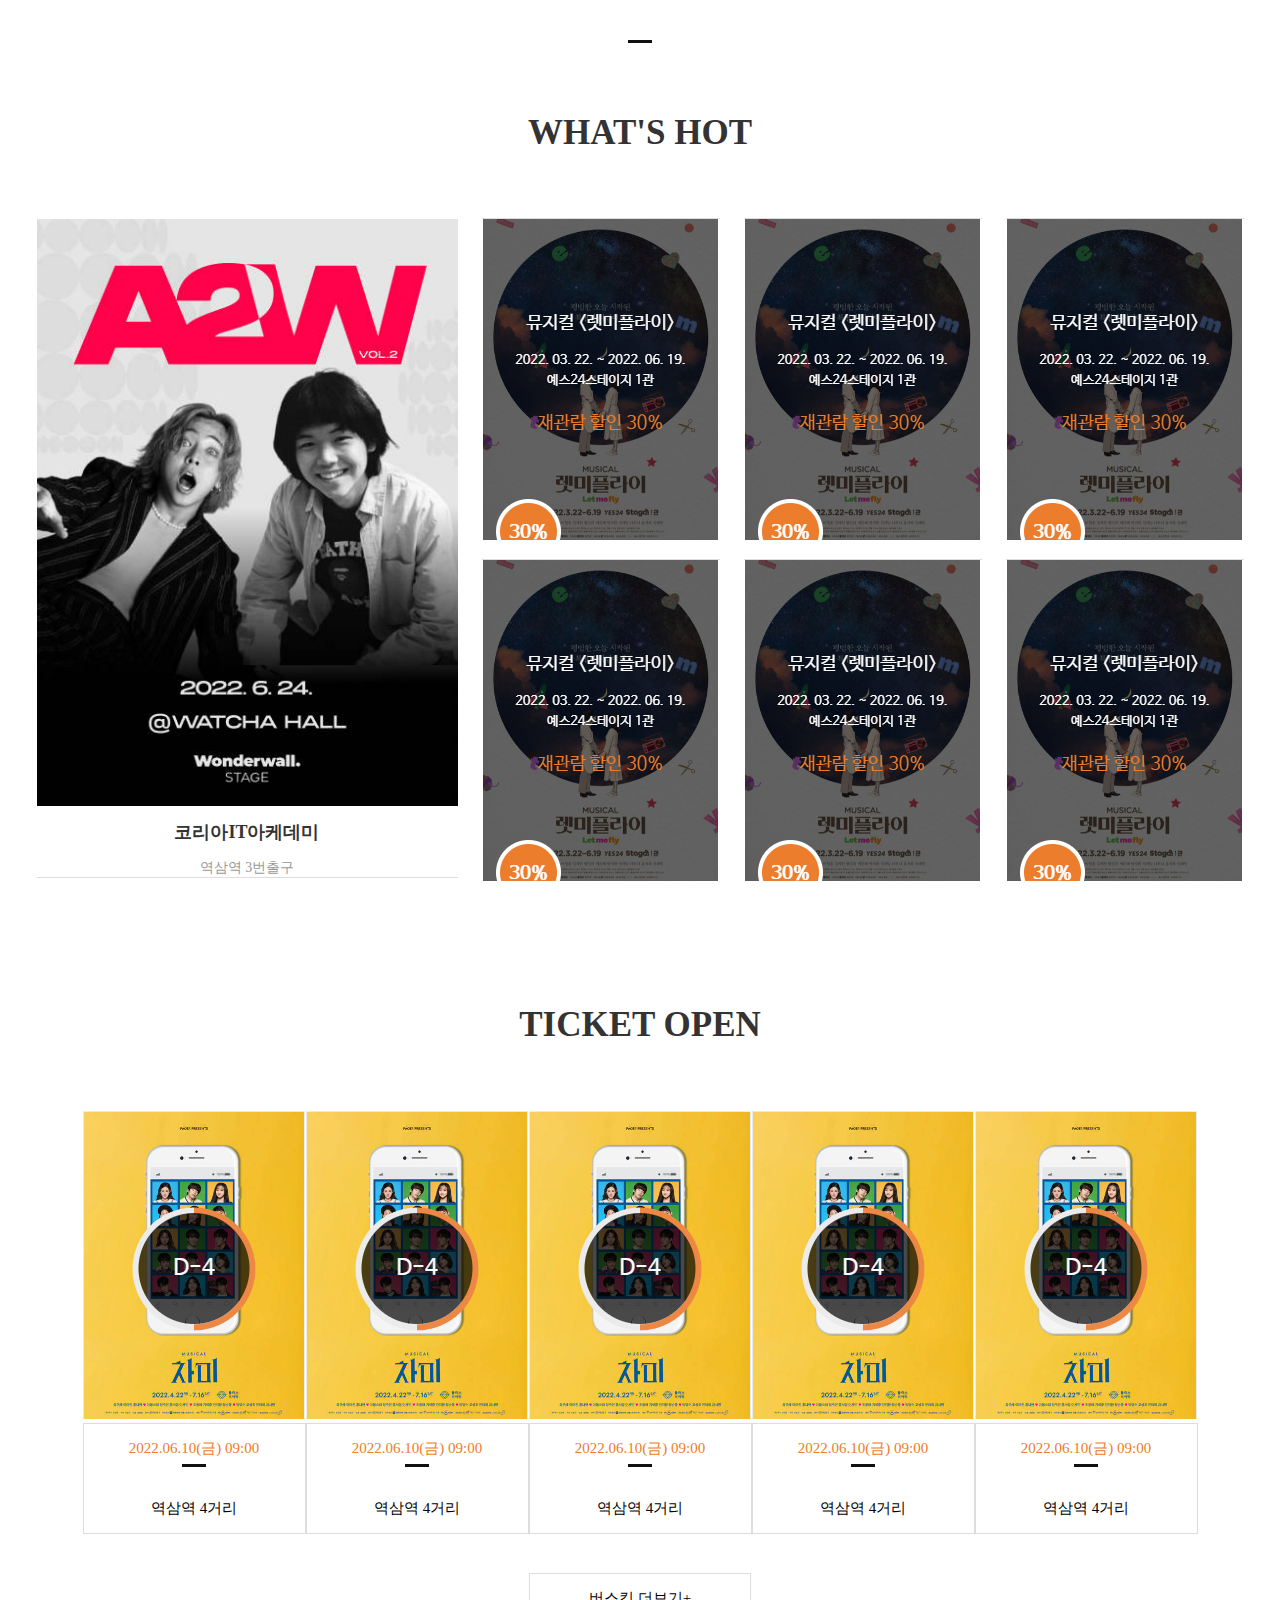
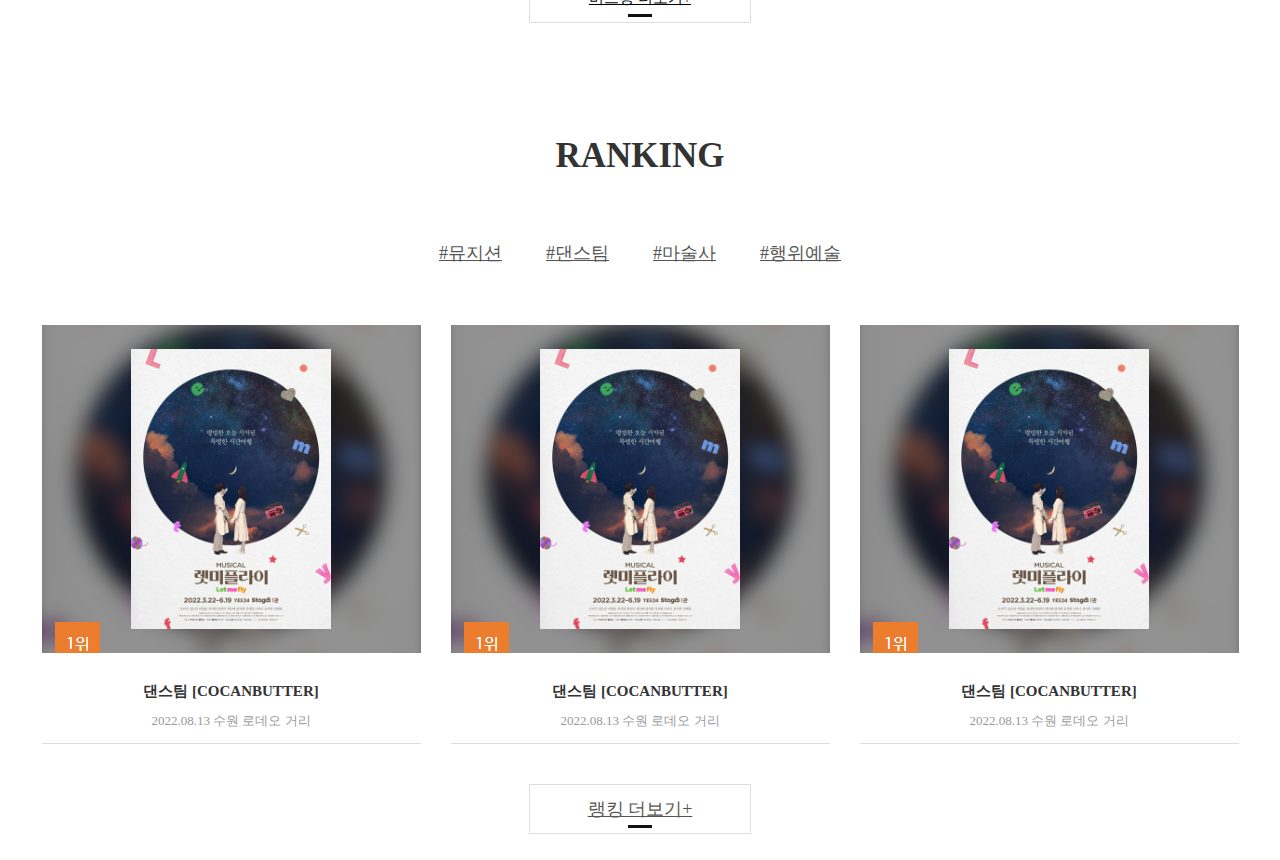
==== main.html @ 6b1a6fb2 "feat: first commit" ====
<!DOCTYPE html>
<html lang="en">
<head>
    <meta charset="UTF-8">
    <meta http-equiv="X-UA-Compatible" content="IE=edge">
    <meta name="viewport" content="width=device-width, initial-scale=1.0">
    <title>Document</title>
    <link rel="stylesheet" href="main.css">
</head>
<body>
    
    <div class="big-box-1">
        <div>
            <p class="box-name">WHAT'S HOT</p>
        </div>
        <div class="small-box">
            <div class="left">
                <div>
                    <img src="big-poster.png" alt="#">
                </div>
                <div>
                    <p id="big-poster-text1">코리아IT아케데미</p>
                    <p id="big-poster-text2">역삼역 3번출구</p>
                </div>
            </div>
        <div class="right-updown">
            <div class="right">
                <div id="right-3"><img src="small-poster.png" alt="#"></div>
                <div id="right-3"><img src="small-poster.png" alt="#"></div>
                <div id="right-3"><img src="small-poster.png" alt="#"></div>

            </div>
            <div class="right">
                <div id="right-3-down"><img src="small-poster.png" alt="#"></div>
                <div id="right-3-down"><img src="small-poster.png" alt="#"></div>
                <div id="right-3-down"><img src="small-poster.png" alt="#"></div>

            </div>
        </div>
    </div>


    <div class="big-box-2">
        <div>
            <div>
                <p class="box-name">TICKET OPEN</p>
            </div>
            <div>
                <div class="small-5-box" style="text-align:center;">
                    <div class="image-plus-box">
                        <div>
                            <img src="small-5-poster.png" alt="#">
                        </div>
                        <div class="small-5-box-textbox">
                            <p id="small-5-box-uptext">2022.06.10(금) 09:00</p>
                            <p id="small-5-box-downtext">역삼역 4거리</p>
                        </div>
                    </div>
                    <div>
                        <div>
                            <img src="small-5-poster.png" alt="#">
                        </div>
                        <div class="small-5-box-textbox">
                            <p id="small-5-box-uptext">2022.06.10(금) 09:00</p>
                            <p id="small-5-box-downtext">역삼역 4거리</p>
                        </div>
                    </div>
                    <div>
                        <div>
                            <img src="small-5-poster.png" alt="#">
                        </div>
                        <div class="small-5-box-textbox">
                            <p id="small-5-box-uptext">2022.06.10(금) 09:00</p>
                            <p id="small-5-box-downtext">역삼역 4거리</p>
                        </div>
                    </div>
                    <div>
                        <div>
                            <img src="small-5-poster.png" alt="#">
                        </div>
                        <div class="small-5-box-textbox">
                            <p id="small-5-box-uptext">2022.06.10(금) 09:00</p>
                            <p id="small-5-box-downtext">역삼역 4거리</p>
                        </div>
                    </div>
                    <div>
                        <div>
                            <img src="small-5-poster.png" alt="#">
                        </div>
                        <div class="small-5-box-textbox">
                            <p id="small-5-box-uptext">2022.06.10(금) 09:00</p>
                            <p id="small-5-box-downtext">역삼역 4거리</p>
                        </div>
                    </div>
                </div>
                <div>
                    <a href="#" class="more-link-box">버스킹 더보기+</a>
                </div>
            </div>
        </div>
    <div>
        <div>
            <div>
                <p class="box-name">RANKING</p>
            </div>
            <div>
                <p class="tags">
                    <a href="">#뮤지션</a>
                    <a href="">#댄스팀</a>
                    <a href="">#마술사</a>
                    <a href="">#행위예술</a>
                </p>
            </div>
        </div>
        <div class="flexing">
            <div class="poster-3-text">
                <div>
                    <img src="3-poster.png" alt="#">
                </div>
                <div class="small-3-box-textbox">
                    <p id="small-3-box-uptext">댄스팀 [COCANBUTTER]</p>
                    <p id="small-3-box-downtext">2022.08.13 수원 로데오 거리</p>
                </div>
            </div>
            <div class="poster-3-text">
                <div>
                    <img src="3-poster.png" alt="#">
                </div>
                <div class="small-3-box-textbox">
                    <p id="small-3-box-uptext">댄스팀 [COCANBUTTER]</p>
                    <p id="small-3-box-downtext">2022.08.13 수원 로데오 거리</p>
                </div>
            </div>
            <div class="poster-3-text">
                <div>
                    <img src="3-poster.png" alt="#">
                </div>
                <div class="small-3-box-textbox">
                    <p id="small-3-box-uptext">댄스팀 [COCANBUTTER]</p>
                    <p id="small-3-box-downtext">2022.08.13 수원 로데오 거리</p>
                </div>
            </div>
            
        </div>

        

        <div class="tags">
            <a href="#" class="more-link-box">랭킹 더보기+</a>
        </div>
    </div>

    <div class="big-box-3">
        <div>
            <div>

            </div>
            <div>
                
            </div>
        </div>
        <div>
            <div>

            </div>
            <div>
                
            </div>
        </div>
        <div>
            <div>

            </div>
            <div>
                
            </div>
        </div>
        <div>

        </div>

    </div>

</body>
</html>
---- main.css ----
/* 박스 제목 */
.box-name{
    padding-top: 78px;
    font-size: 35px;
    color: #333;
    text-align: center;
    font-weight: 700;
    /* 굵게 */
    height: 70px;
    


}
/* 이미지 7개 있는 박스 */
small-box {
    width: 1200px;
    margin: 0 auto;
}

/* 리스트 점 없애기 */
li{
    list-style: none;
}

/* 7개 사진 중 가장 큰 사진 */
.list-big-one{
    /* 사진의 가로100% */
    width: 100%;
    height: 589px;
}

.small-box{
    display: flex;
    justify-content: center;
}

.right{
    display: flex;
    /* margin: 10px; */
}

.right-updown{
    display: flex;
    flex-direction: column;
    /* margin-left: 20px; */
}

.big-box-1{
    margin-left: 337px;
    margin-right: 337px;
    
}


#big-poster-text1{
    font-size: 18px;
    color: #333;
    font-weight: 700;
    margin: 10px 0 15px 0;
    /* 제목 길면 ...으로 표시 */
    white-space: nowrap;
    /* 특정 상자를 넘으면 자른다. */
    overflow: hidden;
    text-align: center;
    padding: 0px 15px;
}

#big-poster-text2{
    font-size: 14px;
    color: #999;
    white-space: nowrap;
    overflow: hidden;
    text-align: center;
    padding: 0px 15px;
    border-bottom: 1px solid #ddd;
}

#right-3{
    margin-left: 24px;
    margin-bottom: 15px;
}
#right-3-down{
    margin-left: 24px;
}

.small-5-box{
    
}


#small-5-box-uptext{
    font-size: 15px;
    color: #ec7d2c;
    padding: 15px 0 26px 0;
    /* 제목 길면 ...으로 표시 */
    white-space: nowrap;
    /* 특정 상자를 넘으면 자른다. */
    overflow: hidden;
    margin: 0;

}
#small-5-box-downtext{
    font-size: 15px;
    color: #000;
    /* 제목 길면 ...으로 표시 */
    white-space: nowrap;
    /* 특정 상자를 넘으면 자른다. */
    overflow: hidden;

}

.small-5-box-textbox{
    text-align: center;
    position: relative;
    padding: 0 15px;
    border: 1px solid #ddd;
    
}

.small-5-box{
    display: flex;
    justify-content: center;
    
}

/* 검정 - 만들기 */
:after{
    content: "";
    display: block;
    width: 24px;
    height: 3px;
    background: #111;
    position: absolute;
    top: 40px;
    left: 50%;
    transform: translate(-50%, 0);
}

.image-plus-box{
    margin: 0;
}

.more-link-box{
    display: block;
    width: 220px;
    height: 48px;
    /* 높이와 라인높이가 같아야 상자에서 가운데로 정렬됨 */
    line-height: 48px;
    text-align: center;
    border: 1px solid #ddd;
    font-size: 15px;
    color: #000;
    background-color: #fff;
    margin: 39px auto 0 auto;
    position: relative;
    /* 아래 2갠 뭔지 모르겠지만 있어야 상자 생김 */
    z-index: 5;
    transition: all 0.3s;

}

.tags{
    text-align: center;
    height: 68px;
}

.tags a{
    display: inline-block;
    font-size: 18px;
    margin: 0 20px;
    color: #555;

}

#small-3-box-uptext{
    line-height: 16px;
    font-size: 15px;
    color: #333;
    margin: 26px 0 13px 0;
    font-weight: bold;
    padding: 0 55px;
    /* 제목 길면 ...으로 표시 */
    white-space: nowrap;
    /* 특정 상자를 넘으면 자른다. */
    overflow: hidden;
    text-align: center;
}

#small-3-box-downtext{
    font-size: 13px;
    color: #999;
    padding: 0 50px;
    /* 제목 길면 ...으로 표시 */
    white-space: nowrap;
    /* 특정 상자를 넘으면 자른다. */
    overflow: hidden;
    text-align: center;
}

.poster-3-text{
    display: flex;
    flex-direction: column;
}

.flexing{
    display: flex;
    justify-content: center;
}

.poster-3-text{
    border-bottom: 1px solid #ddd;
    margin-bottom: 40px;
    margin: 0 15px 40px 15px;
}
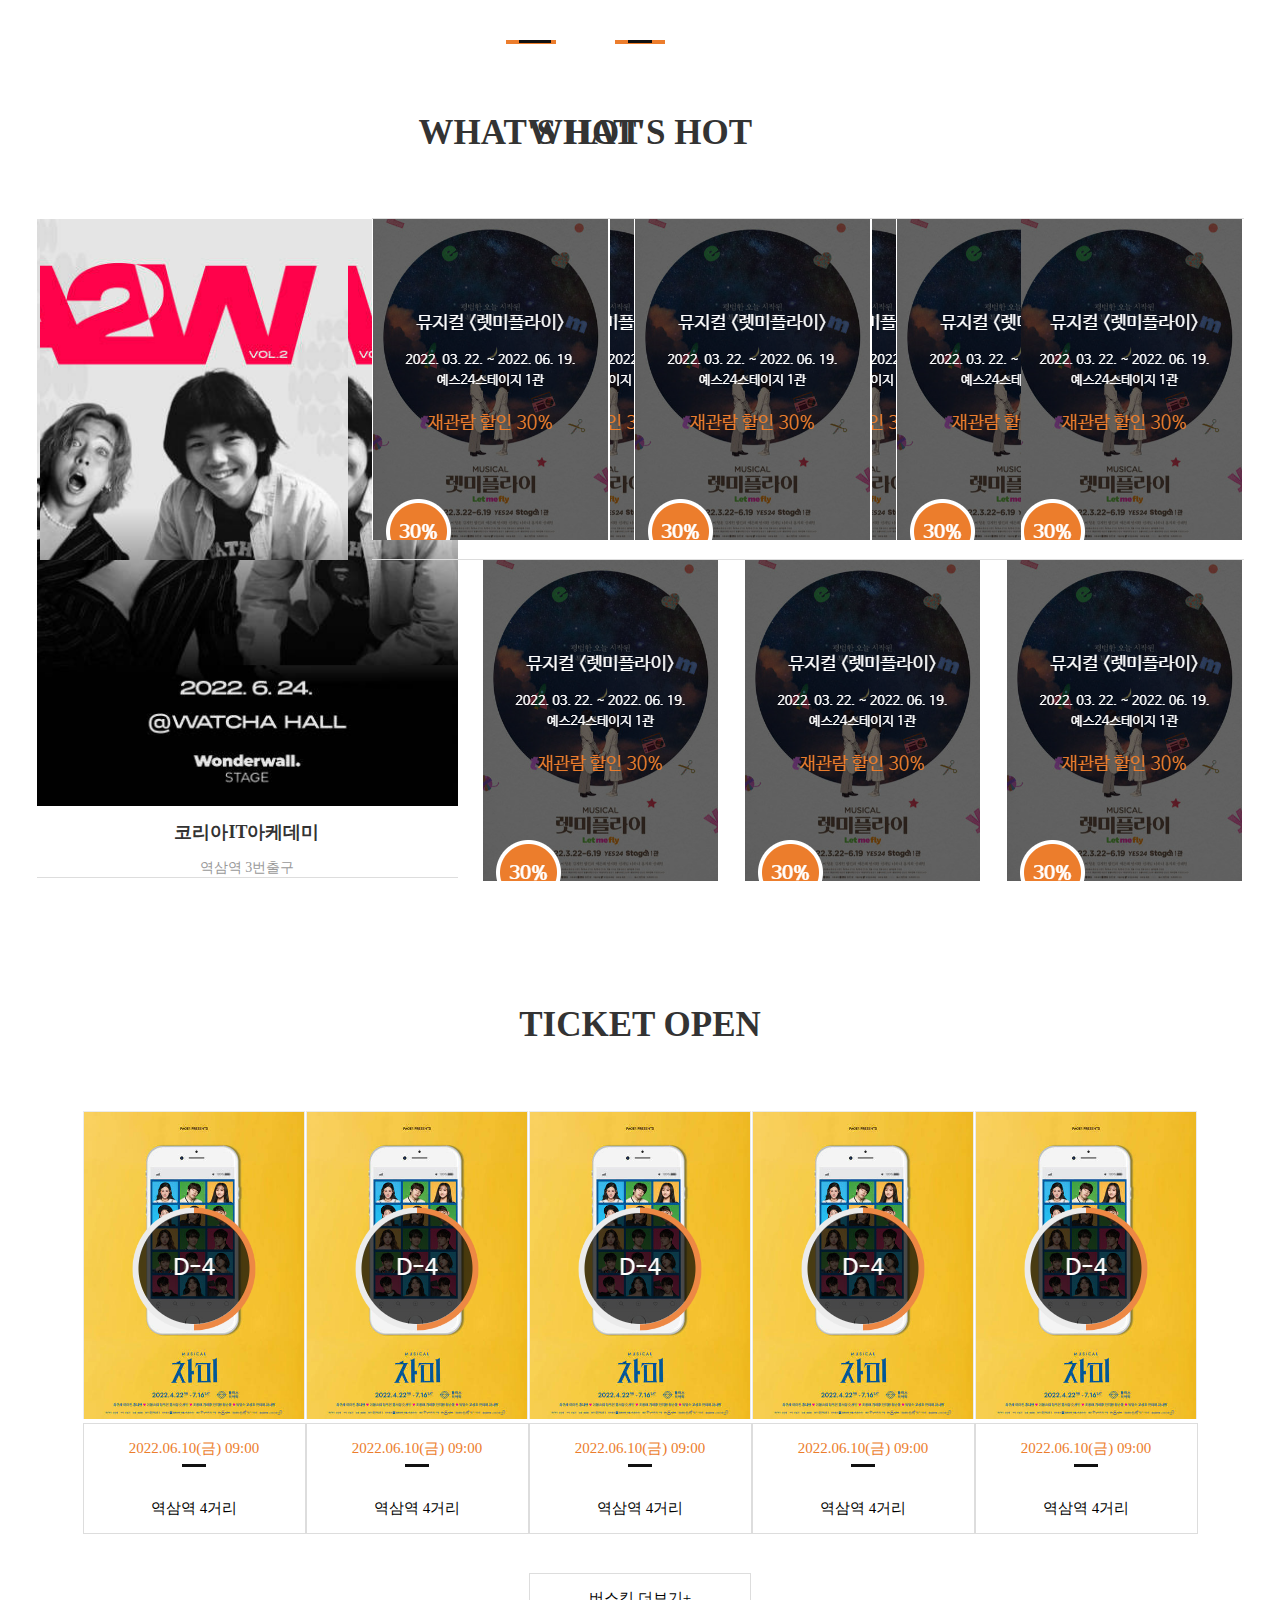
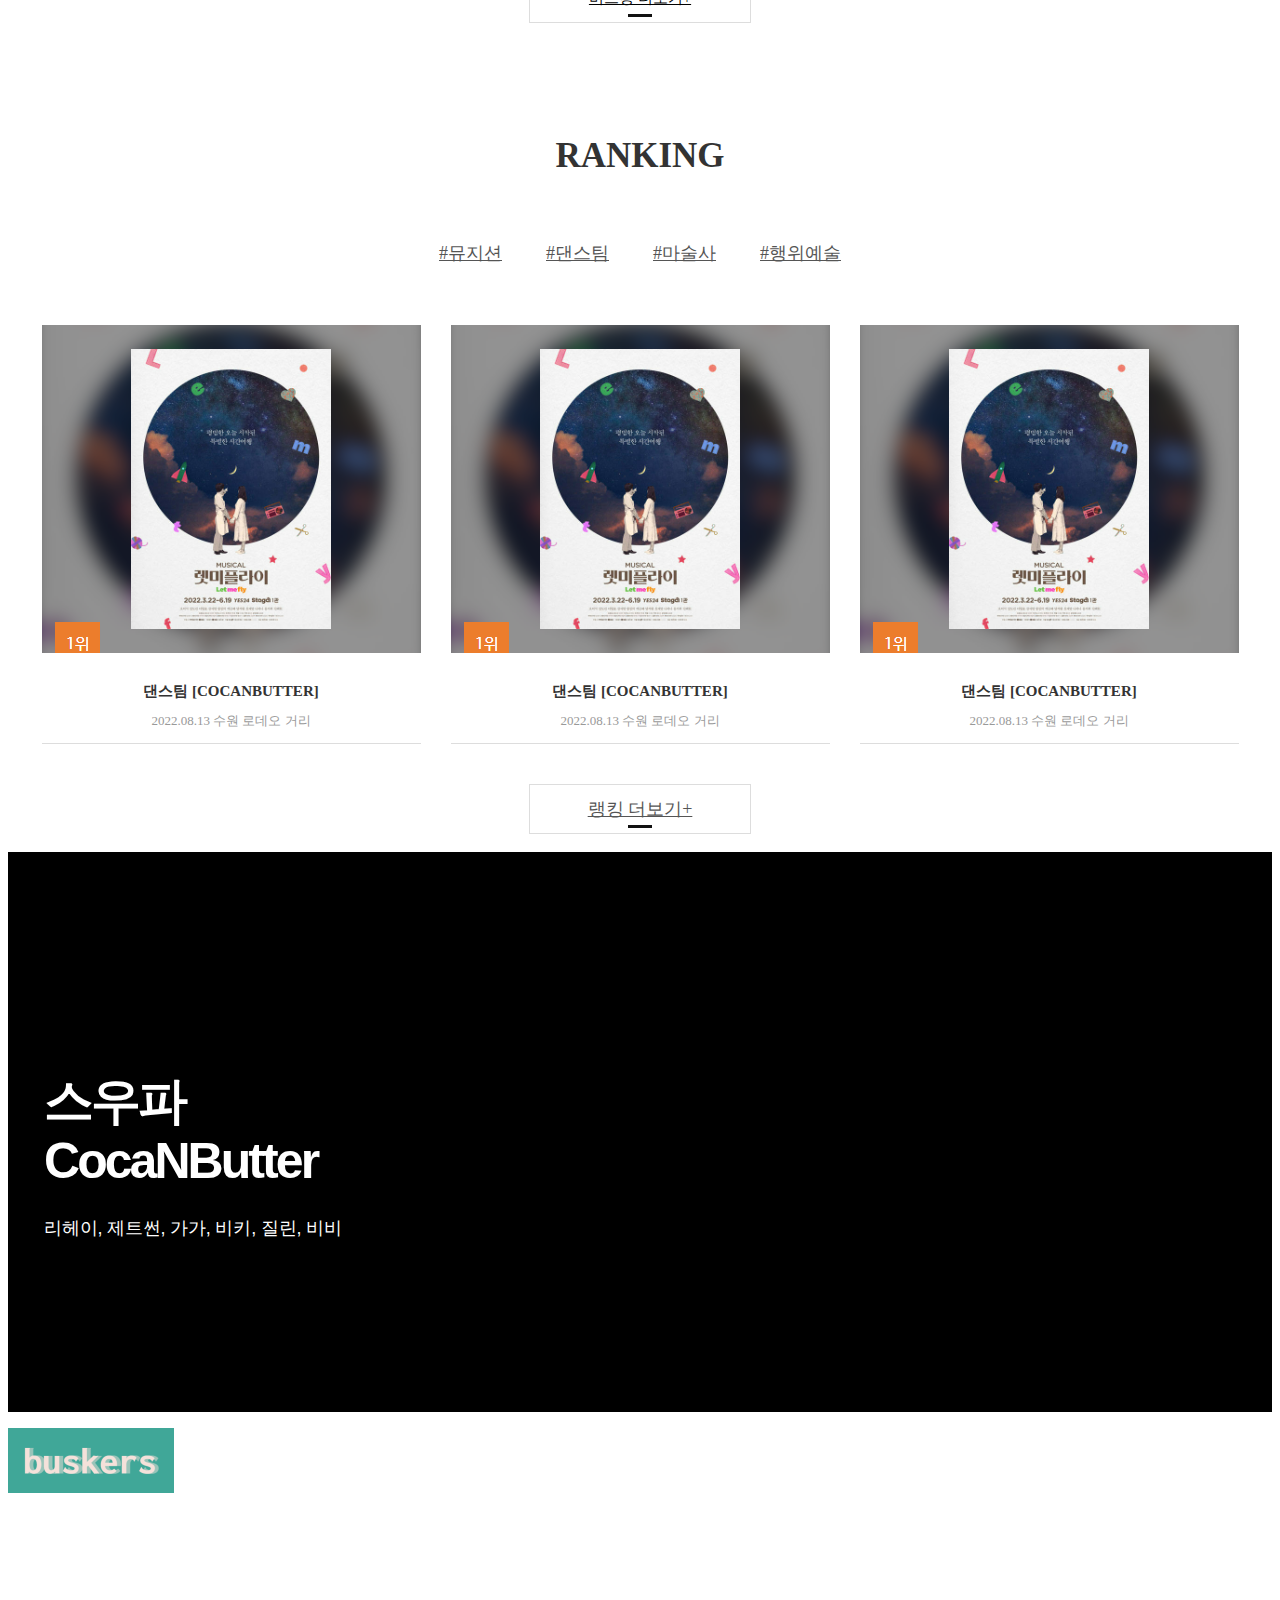
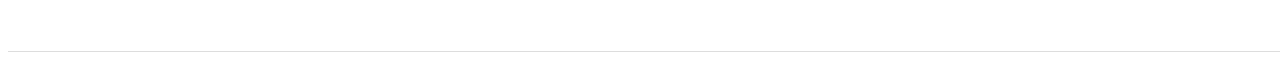
==== commit 6e3e2105: "feat: second commit" ====
--- a/main.html
+++ b/main.html
@@ -1,5 +1,6 @@
 <!DOCTYPE html>
 <html lang="en">
+
 <head>
     <meta charset="UTF-8">
     <meta http-equiv="X-UA-Compatible" content="IE=edge">
@@ -7,8 +8,9 @@
     <title>Document</title>
     <link rel="stylesheet" href="main.css">
 </head>
+
 <body>
-    
+
     <div class="big-box-1">
         <div>
             <p class="box-name">WHAT'S HOT</p>
@@ -23,163 +25,185 @@
                     <p id="big-poster-text2">역삼역 3번출구</p>
                 </div>
             </div>
-        <div class="right-updown">
-            <div class="right">
-                <div id="right-3"><img src="small-poster.png" alt="#"></div>
-                <div id="right-3"><img src="small-poster.png" alt="#"></div>
-                <div id="right-3"><img src="small-poster.png" alt="#"></div>
-
-            </div>
-            <div class="right">
-                <div id="right-3-down"><img src="small-poster.png" alt="#"></div>
-                <div id="right-3-down"><img src="small-poster.png" alt="#"></div>
-                <div id="right-3-down"><img src="small-poster.png" alt="#"></div>
-
+            <div class="right-updown">
+                <div class="right">
+                    <div id="right-3"><img src="small-poster.png" alt="#"></div>
+                    <div id="right-3"><img src="small-poster.png" alt="#"></div>
+                    <div id="right-3"><img src="small-poster.png" alt="#"></div>
+
+                </div>
+                <div class="right">
+                    <div id="right-3-down"><img src="small-poster.png" alt="#"></div>
+                    <div id="right-3-down"><img src="small-poster.png" alt="#"></div>
+                    <div id="right-3-down"><img src="small-poster.png" alt="#"></div>
+
+                </div>
             </div>
         </div>
     </div>
 
-
-    <div class="big-box-2">
+        <div class="big-box-2">
+            <div>
+                <div>
+                    <p class="box-name">TICKET OPEN</p>
+                </div>
+                <div>
+                    <div class="small-5-box" style="text-align:center;">
+                        <div class="image-plus-box">
+                            <div>
+                                <img src="small-5-poster.png" alt="#">
+                            </div>
+                            <div class="small-5-box-textbox">
+                                <p id="small-5-box-uptext">2022.06.10(금) 09:00</p>
+                                <p id="small-5-box-downtext">역삼역 4거리</p>
+                            </div>
+                        </div>
+                        <div>
+                            <div>
+                                <img src="small-5-poster.png" alt="#">
+                            </div>
+                            <div class="small-5-box-textbox">
+                                <p id="small-5-box-uptext">2022.06.10(금) 09:00</p>
+                                <p id="small-5-box-downtext">역삼역 4거리</p>
+                            </div>
+                        </div>
+                        <div>
+                            <div>
+                                <img src="small-5-poster.png" alt="#">
+                            </div>
+                            <div class="small-5-box-textbox">
+                                <p id="small-5-box-uptext">2022.06.10(금) 09:00</p>
+                                <p id="small-5-box-downtext">역삼역 4거리</p>
+                            </div>
+                        </div>
+                        <div>
+                            <div>
+                                <img src="small-5-poster.png" alt="#">
+                            </div>
+                            <div class="small-5-box-textbox">
+                                <p id="small-5-box-uptext">2022.06.10(금) 09:00</p>
+                                <p id="small-5-box-downtext">역삼역 4거리</p>
+                            </div>
+                        </div>
+                        <div>
+                            <div>
+                                <img src="small-5-poster.png" alt="#">
+                            </div>
+                            <div class="small-5-box-textbox">
+                                <p id="small-5-box-uptext">2022.06.10(금) 09:00</p>
+                                <p id="small-5-box-downtext">역삼역 4거리</p>
+                            </div>
+                        </div>
+                    </div>
+                    <div>
+                        <a href="#" class="more-link-box">버스킹 더보기+</a>
+                    </div>
+                </div>
+            </div>
+            <div>
+                <div>
+                    <div>
+                        <p class="box-name">RANKING</p>
+                    </div>
+                    <div>
+                        <p class="tags">
+                            <a href="">#뮤지션</a>
+                            <a href="">#댄스팀</a>
+                            <a href="">#마술사</a>
+                            <a href="">#행위예술</a>
+                        </p>
+                    </div>
+                </div>
+                <div class="flexing">
+                    <div class="poster-3-text">
+                        <div>
+                            <img src="3-poster.png" alt="#">
+                        </div>
+                        <div class="small-3-box-textbox">
+                            <p id="small-3-box-uptext">댄스팀 [COCANBUTTER]</p>
+                            <p id="small-3-box-downtext">2022.08.13 수원 로데오 거리</p>
+                        </div>
+                    </div>
+                    <div class="poster-3-text">
+                        <div>
+                            <img src="3-poster.png" alt="#">
+                        </div>
+                        <div class="small-3-box-textbox">
+                            <p id="small-3-box-uptext">댄스팀 [COCANBUTTER]</p>
+                            <p id="small-3-box-downtext">2022.08.13 수원 로데오 거리</p>
+                        </div>
+                    </div>
+                    <div class="poster-3-text">
+                        <div>
+                            <img src="3-poster.png" alt="#">
+                        </div>
+                        <div class="small-3-box-textbox">
+                            <p id="small-3-box-uptext">댄스팀 [COCANBUTTER]</p>
+                            <p id="small-3-box-downtext">2022.08.13 수원 로데오 거리</p>
+                        </div>
+                    </div>
+
+                </div>
+
+
+
+                <div class="tags">
+                    <a href="#" class="more-link-box">랭킹 더보기+</a>
+                </div>
+            </div>
+        </div>
+    
+
+
+
+
+
+        <div class="youtube-box">
+            <div class="youtube-text-video-box">
+                <div class="youtube-text-box">
+                    <p class="youtube-text-top">
+                        <span>
+                            <img src="http://tkfile.yes24.com/imgNew/main/tit8.png" alt="">
+                            ::after
+                        </span>
+                    </p>
+                    <p class="youtube-text-mid">스우파<br>CocaNButter</p>
+                    <p class="youtube-text-bottom">리헤이, 제트썬, 가가, 비키, 질린, 비비</p>
+                </div>
+                <div class="youtube-video-box">
+                    <div>
+                        <iframe src="#" frameborder="0" class="youtube-video" allowfullscreen="1"
+                            allow="accelerometer" width="640" height="360"></iframe>
+                    </div>
+                </div>
+            </div>
+        </div>
+
+
+
+
+
+
+
+    <div class="big-box-3">
+        <p class="big-box-title">
+            <img src="buskers-logo.png" alt="#">
+        </p>
         <div>
             <div>
-                <p class="box-name">TICKET OPEN</p>
-            </div>
-            <div>
-                <div class="small-5-box" style="text-align:center;">
-                    <div class="image-plus-box">
-                        <div>
-                            <img src="small-5-poster.png" alt="#">
-                        </div>
-                        <div class="small-5-box-textbox">
-                            <p id="small-5-box-uptext">2022.06.10(금) 09:00</p>
-                            <p id="small-5-box-downtext">역삼역 4거리</p>
-                        </div>
-                    </div>
-                    <div>
-                        <div>
-                            <img src="small-5-poster.png" alt="#">
-                        </div>
-                        <div class="small-5-box-textbox">
-                            <p id="small-5-box-uptext">2022.06.10(금) 09:00</p>
-                            <p id="small-5-box-downtext">역삼역 4거리</p>
-                        </div>
-                    </div>
-                    <div>
-                        <div>
-                            <img src="small-5-poster.png" alt="#">
-                        </div>
-                        <div class="small-5-box-textbox">
-                            <p id="small-5-box-uptext">2022.06.10(금) 09:00</p>
-                            <p id="small-5-box-downtext">역삼역 4거리</p>
-                        </div>
-                    </div>
-                    <div>
-                        <div>
-                            <img src="small-5-poster.png" alt="#">
-                        </div>
-                        <div class="small-5-box-textbox">
-                            <p id="small-5-box-uptext">2022.06.10(금) 09:00</p>
-                            <p id="small-5-box-downtext">역삼역 4거리</p>
-                        </div>
-                    </div>
-                    <div>
-                        <div>
-                            <img src="small-5-poster.png" alt="#">
-                        </div>
-                        <div class="small-5-box-textbox">
-                            <p id="small-5-box-uptext">2022.06.10(금) 09:00</p>
-                            <p id="small-5-box-downtext">역삼역 4거리</p>
-                        </div>
-                    </div>
-                </div>
-                <div>
-                    <a href="#" class="more-link-box">버스킹 더보기+</a>
-                </div>
-            </div>
-        </div>
-    <div>
-        <div>
-            <div>
-                <p class="box-name">RANKING</p>
-            </div>
-            <div>
-                <p class="tags">
-                    <a href="">#뮤지션</a>
-                    <a href="">#댄스팀</a>
-                    <a href="">#마술사</a>
-                    <a href="">#행위예술</a>
-                </p>
-            </div>
-        </div>
-        <div class="flexing">
-            <div class="poster-3-text">
-                <div>
-                    <img src="3-poster.png" alt="#">
-                </div>
-                <div class="small-3-box-textbox">
-                    <p id="small-3-box-uptext">댄스팀 [COCANBUTTER]</p>
-                    <p id="small-3-box-downtext">2022.08.13 수원 로데오 거리</p>
-                </div>
-            </div>
-            <div class="poster-3-text">
-                <div>
-                    <img src="3-poster.png" alt="#">
-                </div>
-                <div class="small-3-box-textbox">
-                    <p id="small-3-box-uptext">댄스팀 [COCANBUTTER]</p>
-                    <p id="small-3-box-downtext">2022.08.13 수원 로데오 거리</p>
-                </div>
-            </div>
-            <div class="poster-3-text">
-                <div>
-                    <img src="3-poster.png" alt="#">
-                </div>
-                <div class="small-3-box-textbox">
-                    <p id="small-3-box-uptext">댄스팀 [COCANBUTTER]</p>
-                    <p id="small-3-box-downtext">2022.08.13 수원 로데오 거리</p>
-                </div>
-            </div>
-            
-        </div>
+
+            </div>
+            <div>
+
+            </div>
+        </div>
+
 
         
-
-        <div class="tags">
-            <a href="#" class="more-link-box">랭킹 더보기+</a>
-        </div>
+        
+
     </div>
 
-    <div class="big-box-3">
-        <div>
-            <div>
-
-            </div>
-            <div>
-                
-            </div>
-        </div>
-        <div>
-            <div>
-
-            </div>
-            <div>
-                
-            </div>
-        </div>
-        <div>
-            <div>
-
-            </div>
-            <div>
-                
-            </div>
-        </div>
-        <div>
-
-        </div>
-
-    </div>
-
 </body>
+
 </html>--- a/main.css
+++ b/main.css
@@ -214,3 +214,106 @@
     margin: 0 15px 40px 15px;
 }
 
+.youtube-box{
+    width: 100%;
+    height: 560px;
+    background: #000;
+}
+
+.youtube-text-video-box{
+    width: 1200px;
+    margin: 0 auto;
+    height: 560px;
+}
+
+.youtube-text-box{
+    width: 346px;
+    height: 425px;
+    background: #000;
+    padding: 135px 30px 0 4px;
+}
+
+.youtube-video-box{
+    position: absolute;
+    width: 981px;
+    height: 560px;
+    top: 0;
+    /* 유튜브영상 이동 */
+    left: 380;
+}
+
+.youtube-text-box{
+    display: inline-block;
+}
+
+.youtube-text-mid{
+    font-family: 'Noto Sans KR', 'NanumBarunGothic', '맑은 고딕', 'Malgun Gothic', sans-serif;
+    letter-spacing: -0.059em;
+    font-size: 50px;
+    color: #fff;
+    font-weight: 700;
+    line-height: 60px;
+    margin-bottom: 25px;
+}
+
+.youtube-box .youtube-text-video-box .youtube-text-box .youtube-text-top span:after{
+    content: "";
+    display: block;
+    position: absolute;
+    right: 0;
+    width: 50px;
+    height: 4px;
+    background: #ec7d2c;
+    bottom: -12px;
+    transition: all 1s;
+}
+
+.youtube-text-mid a{
+    font-family: 'Noto Sans KR', 'NanumBarunGothic', '맑은 고딕', 'Malgun Gothic', sans-serif;
+    letter-spacing: -0.059em;
+    font-size: 50px;
+    color: #fff;
+    font-weight: 700;
+    line-height: 60px;
+    margin-bottom: 25px;
+}
+
+.youtube-text-bottom{
+    font-family: 'Noto Sans KR', 'NanumBarunGothic', '맑은 고딕', 'Malgun Gothic', sans-serif;
+    font-size: 18px;
+    color: #fff;
+    font-weight: 300;
+    letter-spacing: -0.01em;
+}
+
+.youtube-video{
+    position: absolute;
+    top: 0;
+    left: 0;
+    width: 981px;
+    height: 560px;
+}
+
+.big-box-3{
+    border-bottom: 1px solid #ddd;
+    width: 100%;
+    min-width: 1300px;
+    overflow: hidden;
+}
+
+.big-box-title{
+    height: 207px;
+}
+
+.big-box-5-poster{
+    width: 100%;
+    min-width: 1300px;
+    position: relative;
+}
+
+
+
+
+
+
+
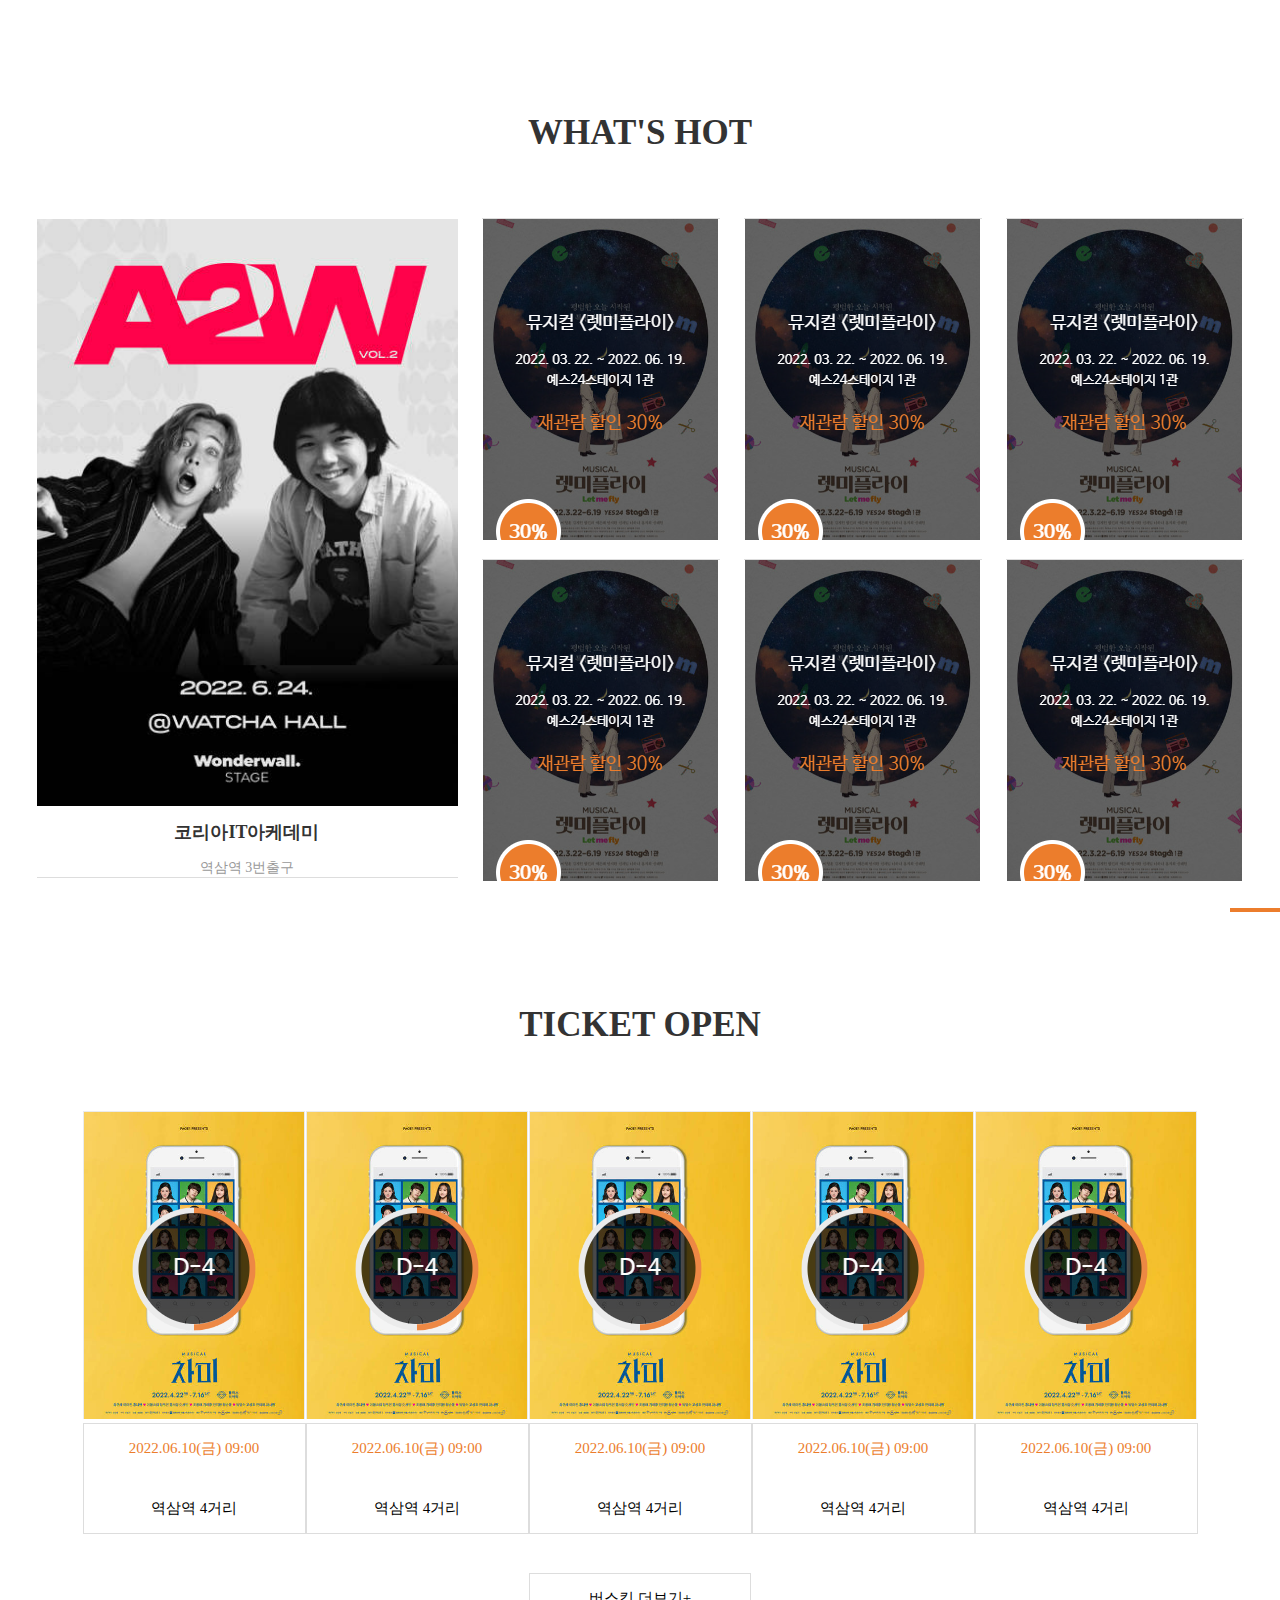
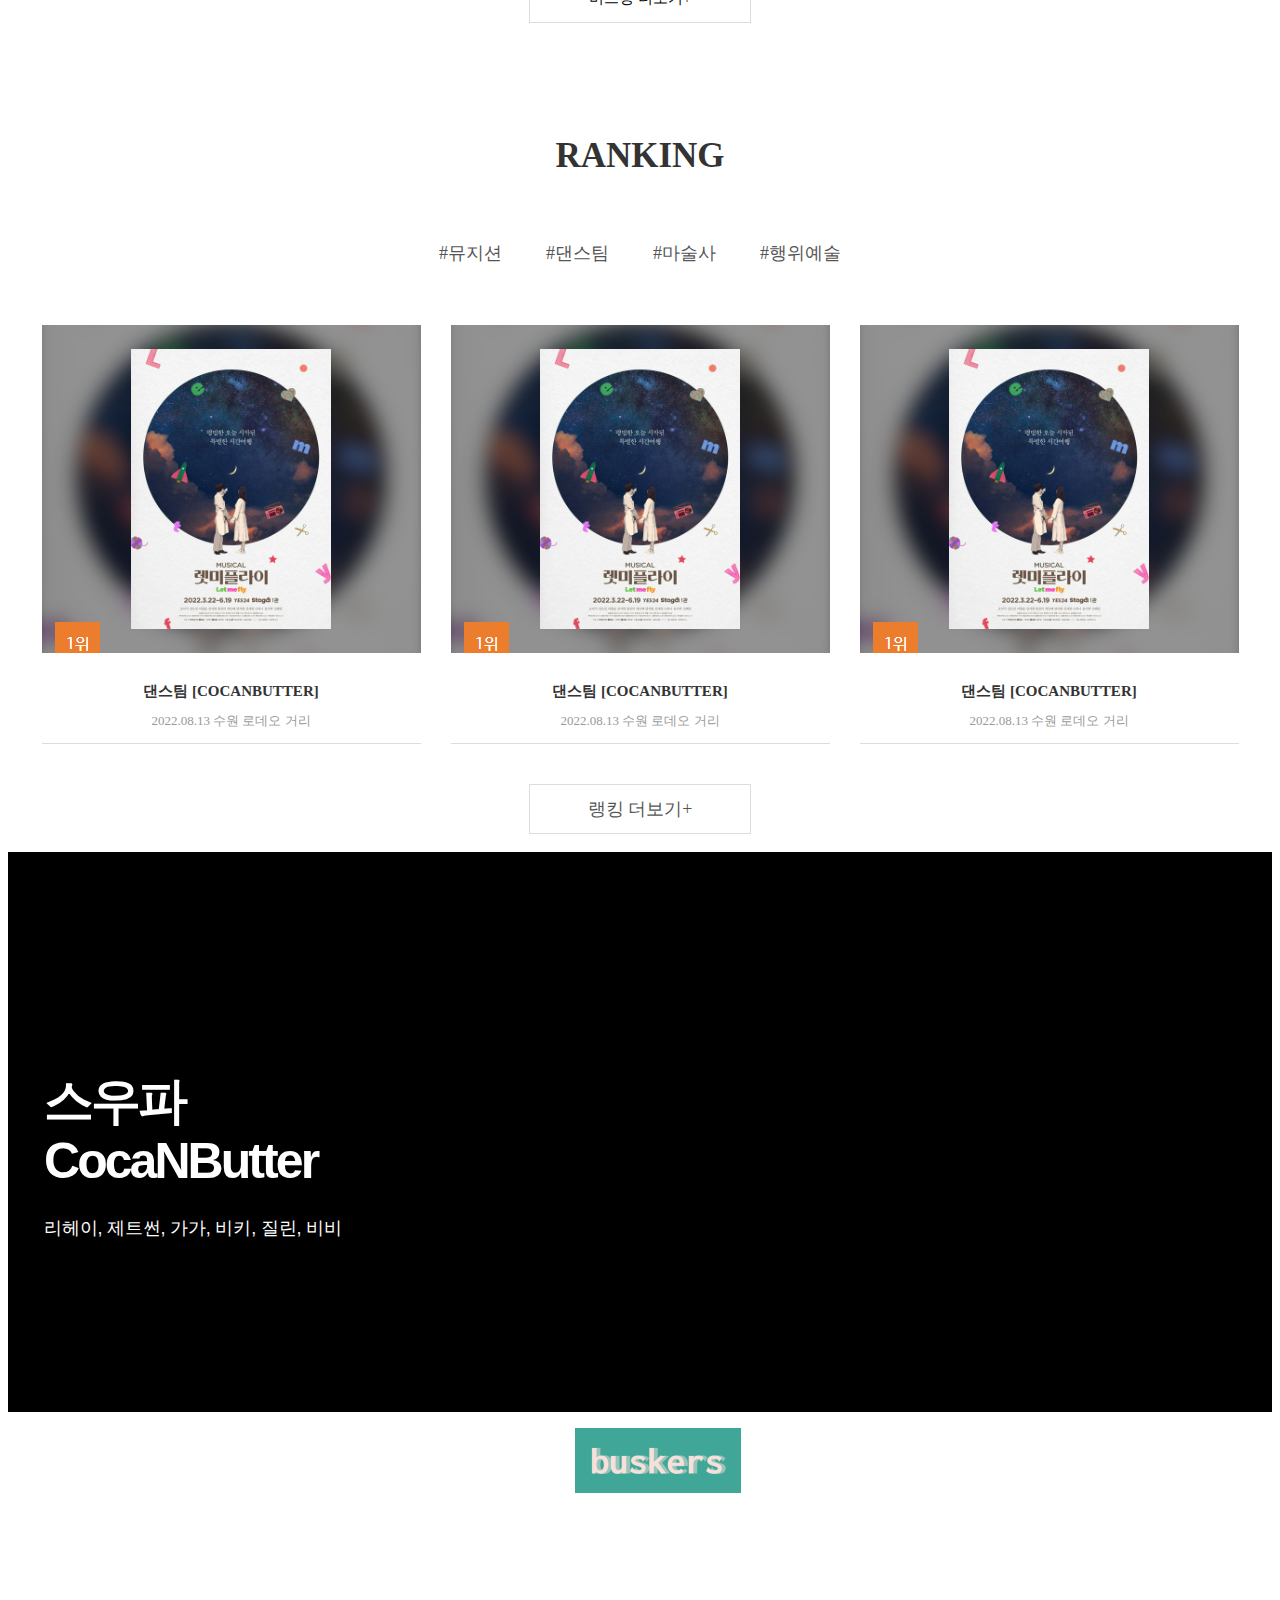
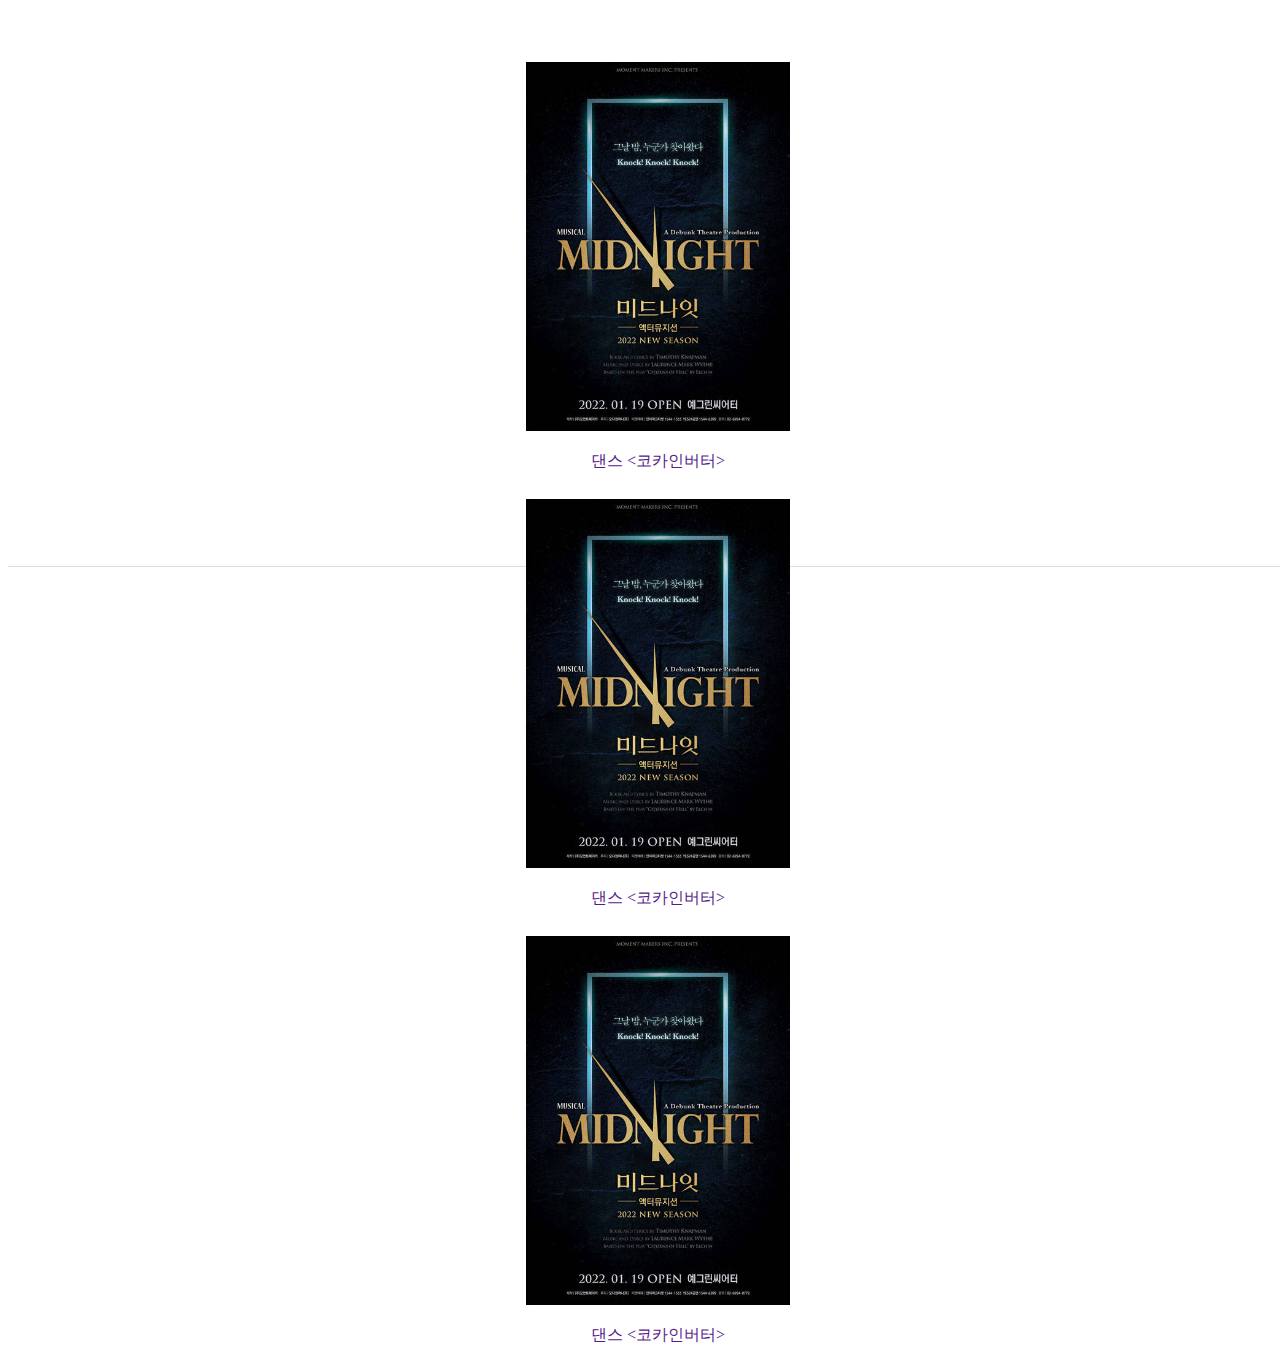
==== commit 32dd468e: "feat: third commit" ====
--- a/main.html
+++ b/main.html
@@ -172,8 +172,8 @@
                 </div>
                 <div class="youtube-video-box">
                     <div>
-                        <iframe src="#" frameborder="0" class="youtube-video" allowfullscreen="1"
-                            allow="accelerometer" width="640" height="360"></iframe>
+                        <!-- <iframe src="#" frameborder="0" class="youtube-video" allowfullscreen="1"
+                            allow="accelerometer" width="640" height="360"></iframe> -->
                     </div>
                 </div>
             </div>
@@ -189,11 +189,32 @@
         <p class="big-box-title">
             <img src="buskers-logo.png" alt="#">
         </p>
-        <div>
-            <div>
-
-            </div>
-            <div>
+        <div class="big-box-5-poster">
+            <div class="poster-list">
+                <a href="">
+                    <div class="poster-list-1">
+                        <img src="big-box-5-poster.png" alt="">
+                    </div>
+                    <div>
+                        <p class="poster-list-text">댄스 <코카인버터></p>
+                    </div>
+                </a>
+                <a href="">
+                    <div class="poster-list-1">
+                        <img src="big-box-5-poster.png" alt="">
+                    </div>
+                    <div>
+                        <p class="poster-list-text">댄스 <코카인버터></p>
+                    </div>
+                </a>
+                <a href="">
+                    <div class="poster-list-1">
+                        <img src="big-box-5-poster.png" alt="">
+                    </div>
+                    <div>
+                        <p class="poster-list-text">댄스 <코카인버터></p>
+                    </div>
+                </a>
 
             </div>
         </div>
--- a/main.css
+++ b/main.css
@@ -125,7 +125,7 @@
 }
 
 /* 검정 - 만들기 */
-:after{
+/* :after{
     content: "";
     display: block;
     width: 24px;
@@ -135,7 +135,7 @@
     top: 40px;
     left: 50%;
     transform: translate(-50%, 0);
-}
+} */
 
 .image-plus-box{
     margin: 0;
@@ -298,11 +298,11 @@
     border-bottom: 1px solid #ddd;
     width: 100%;
     min-width: 1300px;
-    overflow: hidden;
 }
 
 .big-box-title{
     height: 207px;
+    text-align: center;
 }
 
 .big-box-5-poster{
@@ -312,8 +312,27 @@
 }
 
 
-
-
-
-
-
+.poster-list{
+    height: 515px;
+    top: 0;
+    left: 50%;
+    text-align: center;
+}
+
+.big-box-5-poster img{
+    
+}
+
+a{
+    /* 밑줄제거 */
+    text-decoration: none;
+}
+
+
+.poster-list-1{
+    padding-top: 10px;
+}
+
+
+
+
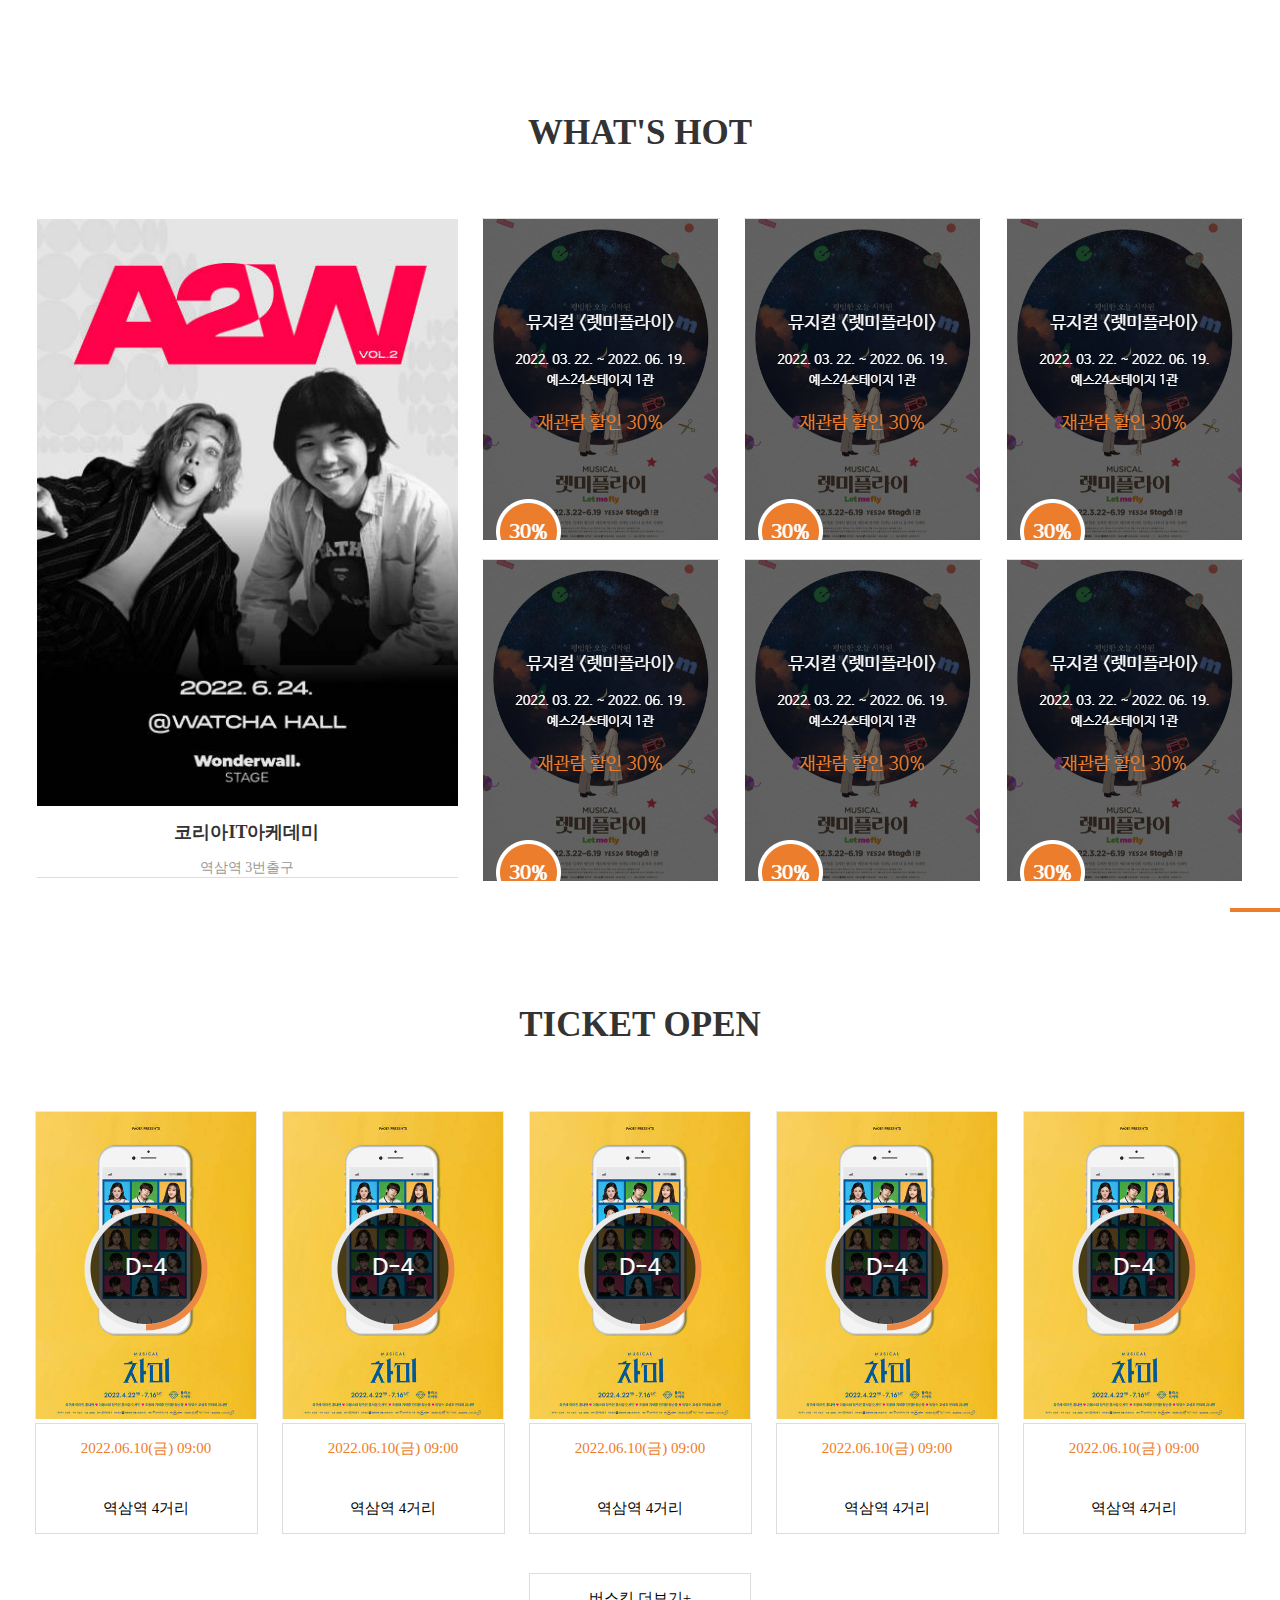
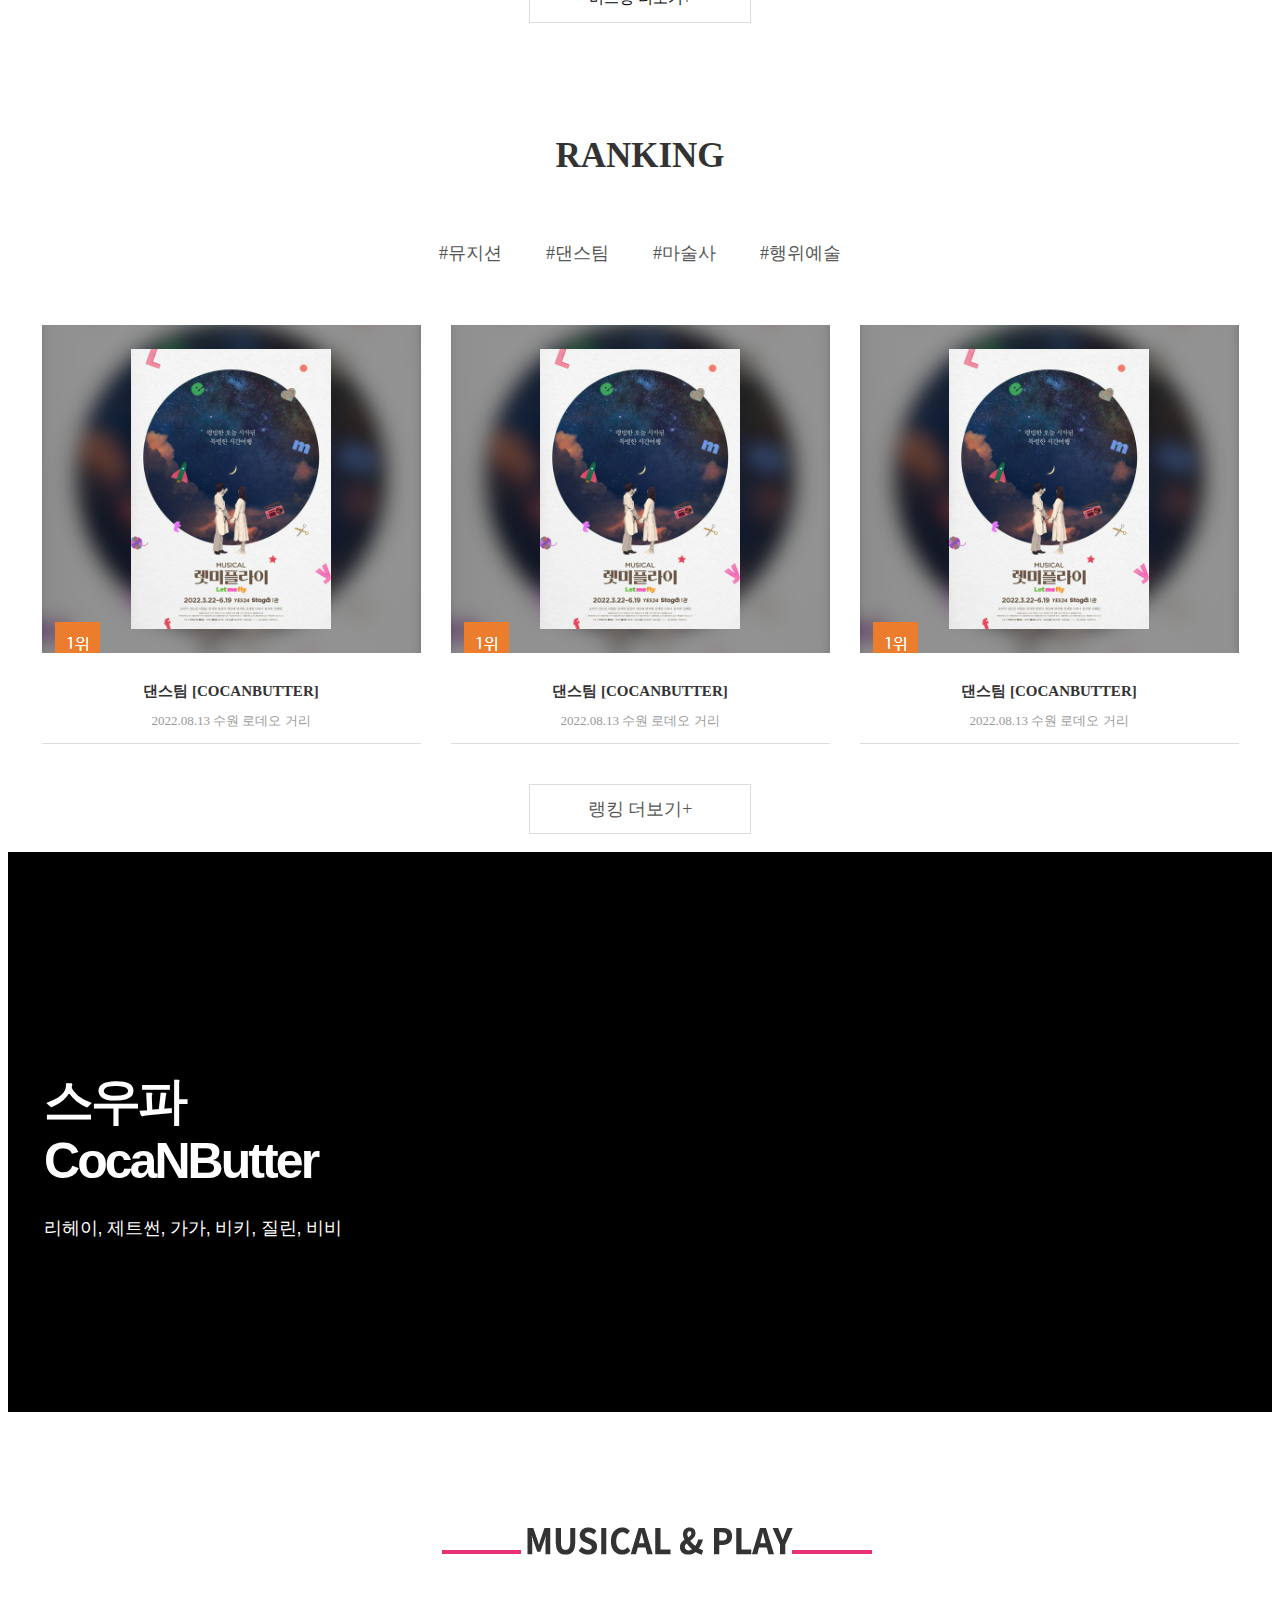
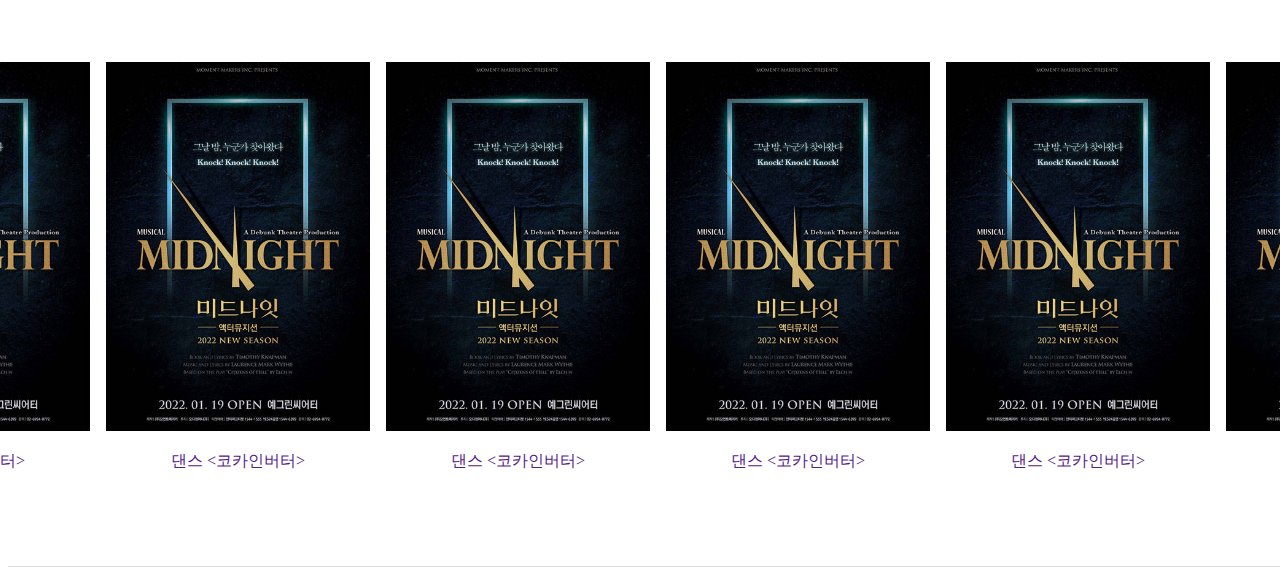
==== commit 1b987aa8: "feat: first commit" ====
--- a/main.html
+++ b/main.html
@@ -58,34 +58,34 @@
                                 <p id="small-5-box-downtext">역삼역 4거리</p>
                             </div>
                         </div>
-                        <div>
-                            <div>
-                                <img src="small-5-poster.png" alt="#">
-                            </div>
-                            <div class="small-5-box-textbox">
-                                <p id="small-5-box-uptext">2022.06.10(금) 09:00</p>
-                                <p id="small-5-box-downtext">역삼역 4거리</p>
-                            </div>
-                        </div>
-                        <div>
-                            <div>
-                                <img src="small-5-poster.png" alt="#">
-                            </div>
-                            <div class="small-5-box-textbox">
-                                <p id="small-5-box-uptext">2022.06.10(금) 09:00</p>
-                                <p id="small-5-box-downtext">역삼역 4거리</p>
-                            </div>
-                        </div>
-                        <div>
-                            <div>
-                                <img src="small-5-poster.png" alt="#">
-                            </div>
-                            <div class="small-5-box-textbox">
-                                <p id="small-5-box-uptext">2022.06.10(금) 09:00</p>
-                                <p id="small-5-box-downtext">역삼역 4거리</p>
-                            </div>
-                        </div>
-                        <div>
+                        <div class="image-plus-box">
+                            <div>
+                                <img src="small-5-poster.png" alt="#">
+                            </div>
+                            <div class="small-5-box-textbox">
+                                <p id="small-5-box-uptext">2022.06.10(금) 09:00</p>
+                                <p id="small-5-box-downtext">역삼역 4거리</p>
+                            </div>
+                        </div>
+                        <div class="image-plus-box">
+                            <div>
+                                <img src="small-5-poster.png" alt="#">
+                            </div>
+                            <div class="small-5-box-textbox">
+                                <p id="small-5-box-uptext">2022.06.10(금) 09:00</p>
+                                <p id="small-5-box-downtext">역삼역 4거리</p>
+                            </div>
+                        </div>
+                        <div class="image-plus-box">
+                            <div>
+                                <img src="small-5-poster.png" alt="#">
+                            </div>
+                            <div class="small-5-box-textbox">
+                                <p id="small-5-box-uptext">2022.06.10(금) 09:00</p>
+                                <p id="small-5-box-downtext">역삼역 4거리</p>
+                            </div>
+                        </div>
+                        <div class="image-plus-box">
                             <div>
                                 <img src="small-5-poster.png" alt="#">
                             </div>
@@ -187,32 +187,68 @@
 
     <div class="big-box-3">
         <p class="big-box-title">
-            <img src="buskers-logo.png" alt="#">
+            <img src="poster-title.png" class="poster-title" alt="#">
         </p>
-        <div class="big-box-5-poster">
+        <div class="poster-list-6.png">
             <div class="poster-list">
                 <a href="">
-                    <div class="poster-list-1">
-                        <img src="big-box-5-poster.png" alt="">
-                    </div>
-                    <div>
-                        <p class="poster-list-text">댄스 <코카인버터></p>
-                    </div>
-                </a>
-                <a href="">
-                    <div class="poster-list-1">
-                        <img src="big-box-5-poster.png" alt="">
-                    </div>
-                    <div>
-                        <p class="poster-list-text">댄스 <코카인버터></p>
-                    </div>
-                </a>
-                <a href="">
-                    <div class="poster-list-1">
-                        <img src="big-box-5-poster.png" alt="">
-                    </div>
-                    <div>
-                        <p class="poster-list-text">댄스 <코카인버터></p>
+                    <div class="poster-list-text-box">
+                        <div class="poster-list-1">
+                            <img src="big-box-5-poster.png" alt="">
+                        </div>
+                        <div>
+                            <p class="poster-list-text">댄스 <코카인버터></p>
+                        </div>
+                    </div>
+                </a>
+                <a href="">
+                    <div class="poster-list-text-box">
+                        <div class="poster-list-1">
+                            <img src="big-box-5-poster.png" alt="">
+                        </div>
+                        <div>
+                            <p class="poster-list-text">댄스 <코카인버터></p>
+                        </div>
+                    </div>
+                </a>
+                <a href="">
+                    <div class="poster-list-text-box">
+                        <div class="poster-list-1">
+                            <img src="big-box-5-poster.png" alt="">
+                        </div>
+                        <div>
+                            <p class="poster-list-text">댄스 <코카인버터></p>
+                        </div>
+                    </div>
+                </a>
+                <a href="">
+                    <div class="poster-list-text-box">
+                        <div class="poster-list-1">
+                            <img src="big-box-5-poster.png" alt="">
+                        </div>
+                        <div>
+                            <p class="poster-list-text">댄스 <코카인버터></p>
+                        </div>
+                    </div>
+                </a>
+                <a href="">
+                    <div class="poster-list-text-box">
+                        <div class="poster-list-1">
+                            <img src="big-box-5-poster.png" alt="">
+                        </div>
+                        <div>
+                            <p class="poster-list-text">댄스 <코카인버터></p>
+                        </div>
+                    </div>
+                </a>
+                <a href="">
+                    <div class="poster-list-text-box">
+                        <div class="poster-list-1">
+                            <img src="big-box-5-poster.png" alt="">
+                        </div>
+                        <div>
+                            <p class="poster-list-text">댄스 <코카인버터></p>
+                        </div>
                     </div>
                 </a>
 
--- a/main.css
+++ b/main.css
@@ -138,7 +138,7 @@
 } */
 
 .image-plus-box{
-    margin: 0;
+    margin: 0 12px;
 }
 
 .more-link-box{
@@ -317,6 +317,8 @@
     top: 0;
     left: 50%;
     text-align: center;
+    display: flex;
+    justify-content: center;
 }
 
 .big-box-5-poster img{
@@ -331,8 +333,16 @@
 
 .poster-list-1{
     padding-top: 10px;
-}
-
-
-
-
+
+}
+.poster-list-text-box{
+    margin: 0 8px ;
+}
+.poster-title{
+    padding-top: 90px;
+}
+
+
+
+
+
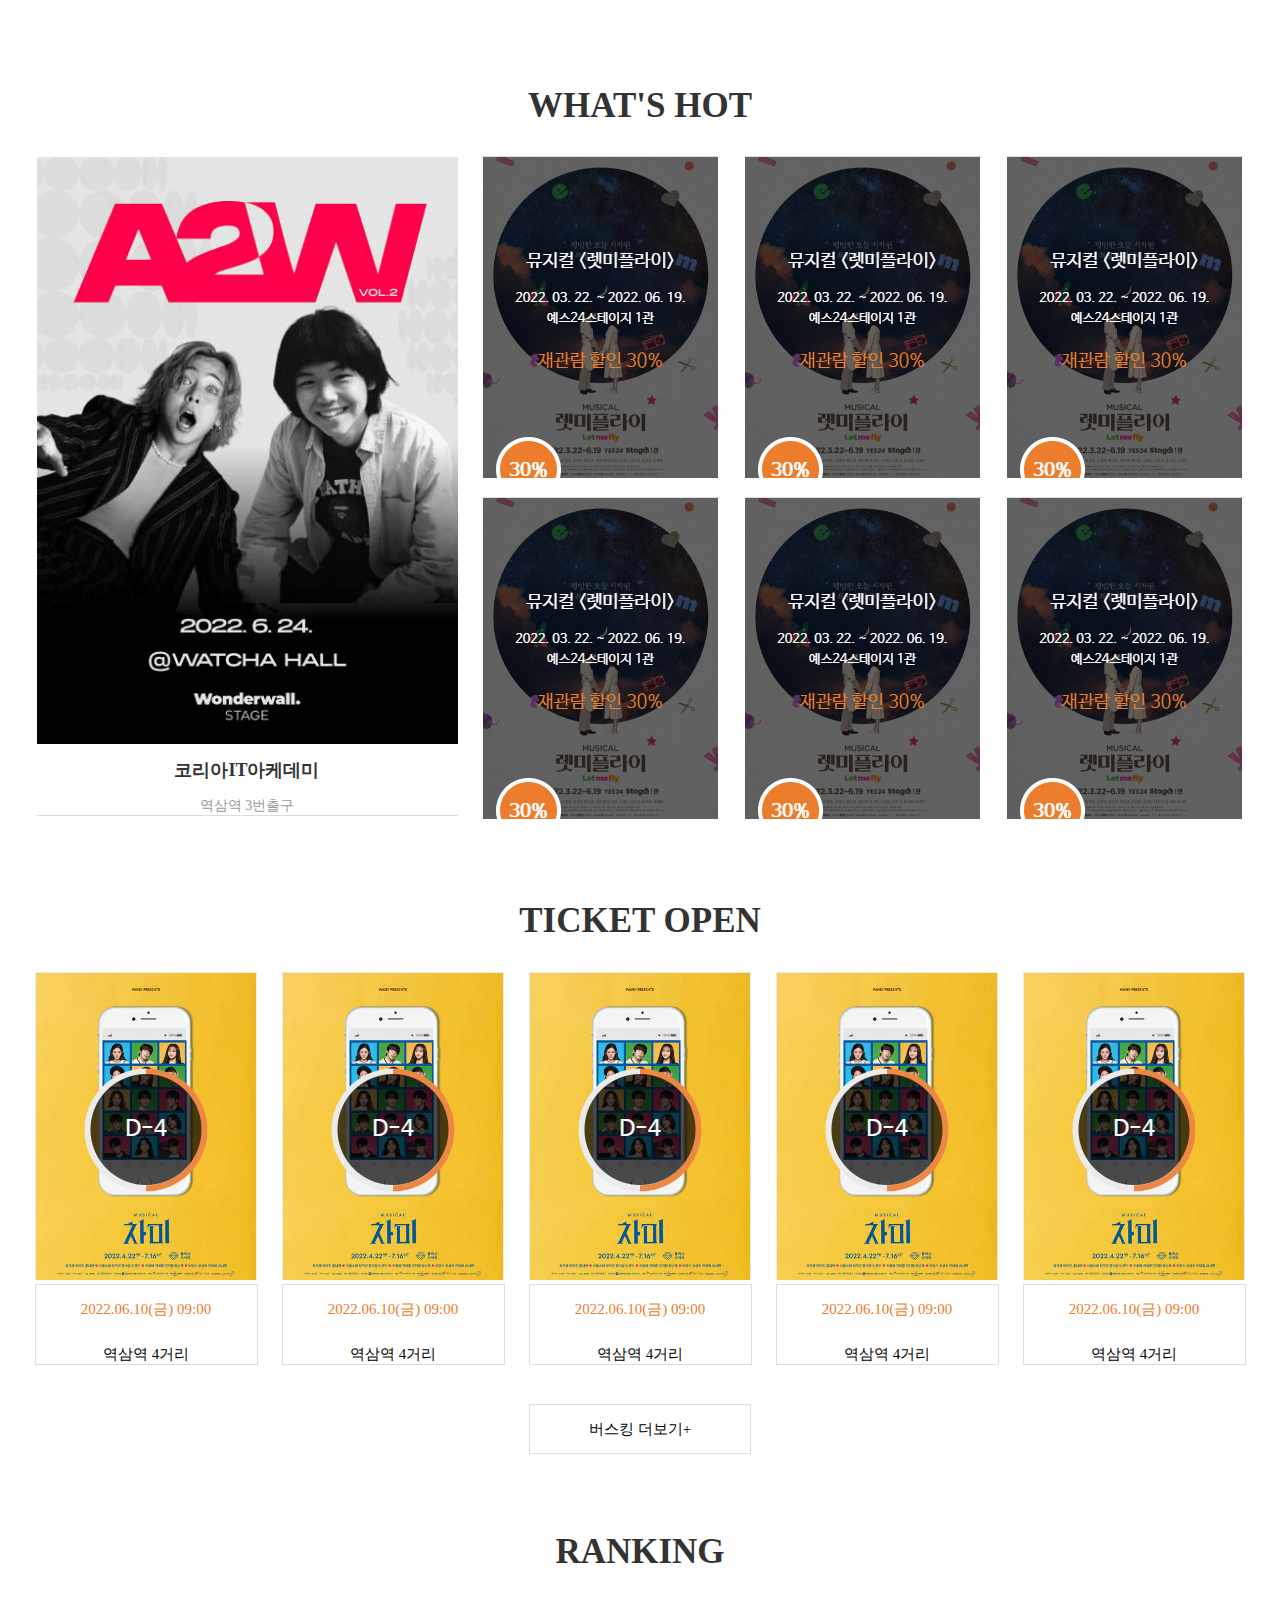
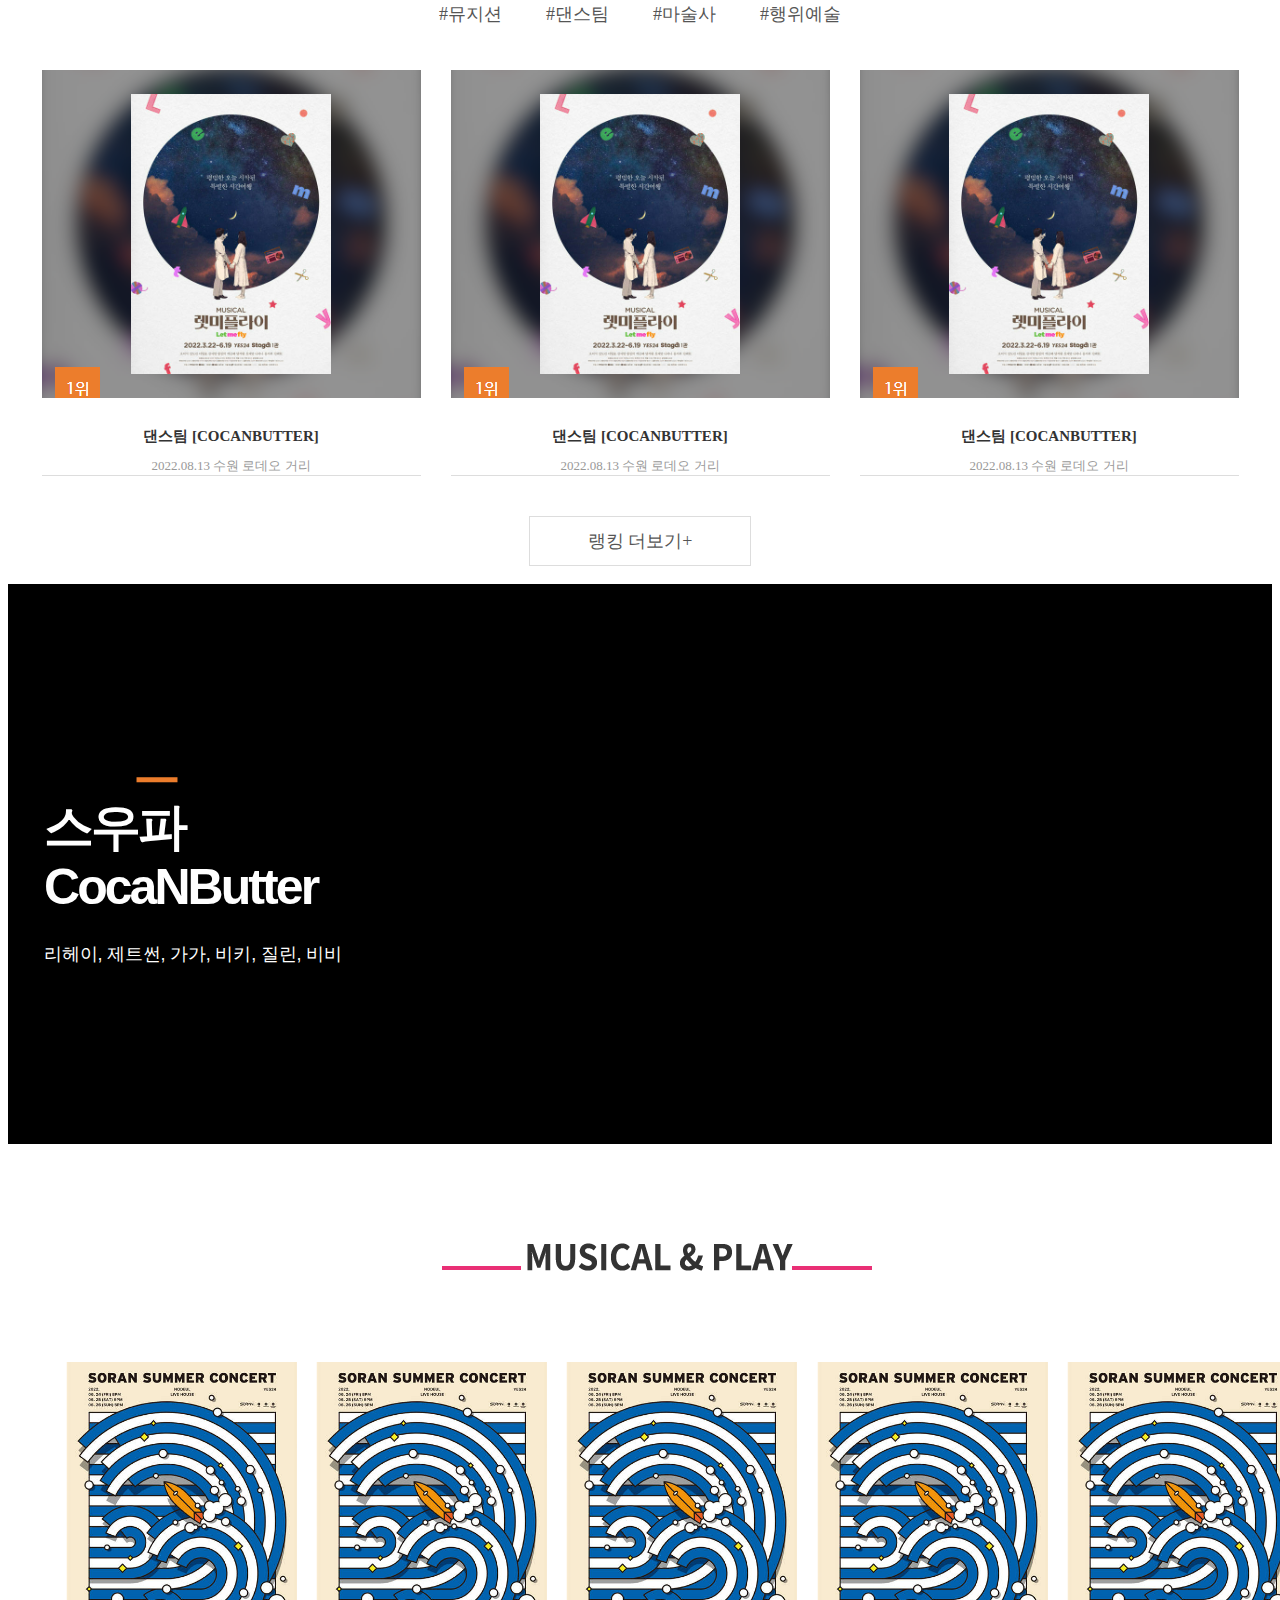
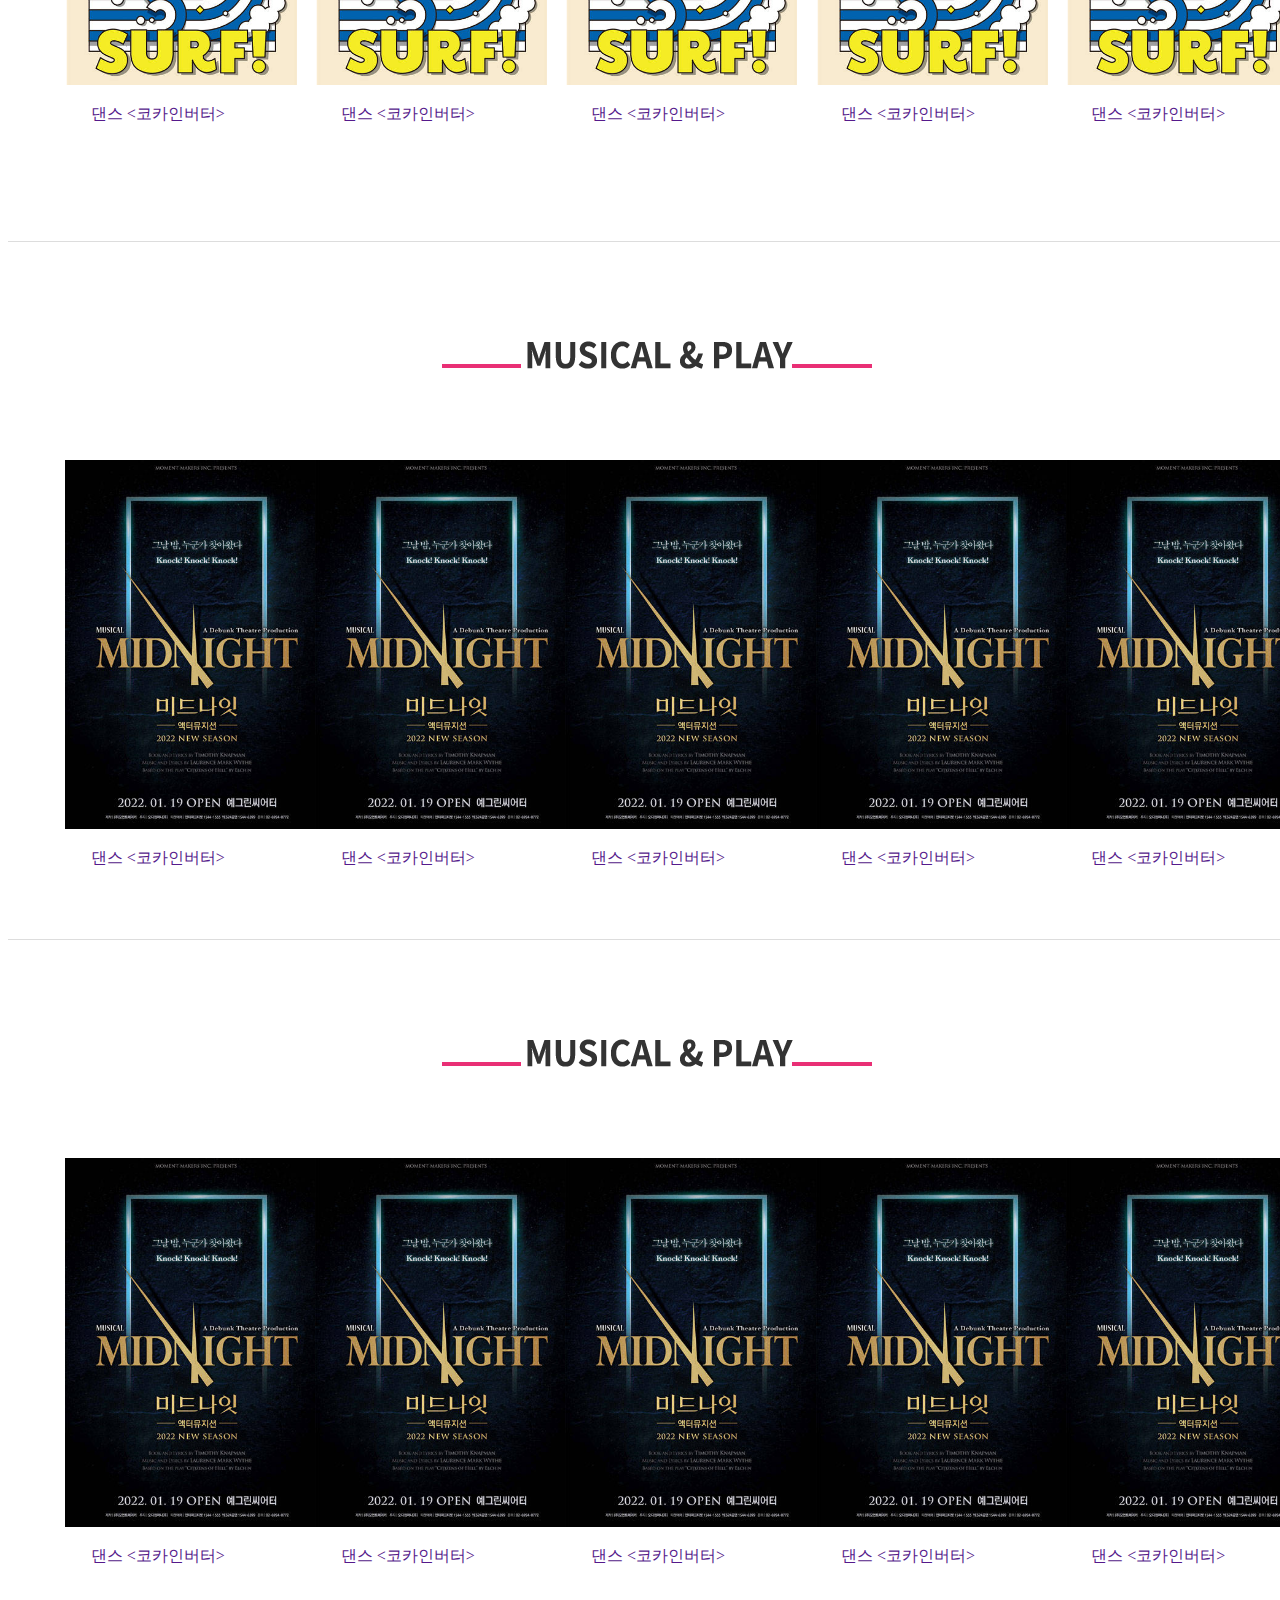
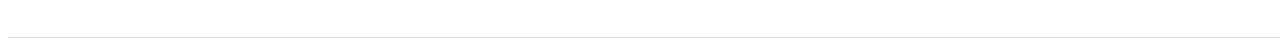
==== commit 4d15305c: "feat: second commit" ====
--- a/main.html
+++ b/main.html
@@ -164,9 +164,10 @@
                     <p class="youtube-text-top">
                         <span>
                             <img src="http://tkfile.yes24.com/imgNew/main/tit8.png" alt="">
-                            ::after
+                            <!-- "::after" -->
                         </span>
                     </p>
+                    <p class="youtube-text-ㅡ">&nbsp;&nbsp;&nbsp;&nbsp;&nbsp;&nbsp;&nbsp;&nbsp;ㅡ</p>
                     <p class="youtube-text-mid">스우파<br>CocaNButter</p>
                     <p class="youtube-text-bottom">리헤이, 제트썬, 가가, 비키, 질린, 비비</p>
                 </div>
@@ -189,71 +190,189 @@
         <p class="big-box-title">
             <img src="poster-title.png" class="poster-title" alt="#">
         </p>
-        <div class="poster-list-6.png">
+        <div class="poster-list-6">
             <div class="poster-list">
                 <a href="">
                     <div class="poster-list-text-box">
                         <div class="poster-list-1">
-                            <img src="big-box-5-poster.png" alt="">
-                        </div>
-                        <div>
-                            <p class="poster-list-text">댄스 <코카인버터></p>
-                        </div>
-                    </div>
-                </a>
-                <a href="">
-                    <div class="poster-list-text-box">
-                        <div class="poster-list-1">
-                            <img src="big-box-5-poster.png" alt="">
-                        </div>
-                        <div>
-                            <p class="poster-list-text">댄스 <코카인버터></p>
-                        </div>
-                    </div>
-                </a>
-                <a href="">
-                    <div class="poster-list-text-box">
-                        <div class="poster-list-1">
-                            <img src="big-box-5-poster.png" alt="">
-                        </div>
-                        <div>
-                            <p class="poster-list-text">댄스 <코카인버터></p>
-                        </div>
-                    </div>
-                </a>
-                <a href="">
-                    <div class="poster-list-text-box">
-                        <div class="poster-list-1">
-                            <img src="big-box-5-poster.png" alt="">
-                        </div>
-                        <div>
-                            <p class="poster-list-text">댄스 <코카인버터></p>
-                        </div>
-                    </div>
-                </a>
-                <a href="">
-                    <div class="poster-list-text-box">
-                        <div class="poster-list-1">
-                            <img src="big-box-5-poster.png" alt="">
-                        </div>
-                        <div>
-                            <p class="poster-list-text">댄스 <코카인버터></p>
-                        </div>
-                    </div>
-                </a>
-                <a href="">
-                    <div class="poster-list-text-box">
-                        <div class="poster-list-1">
-                            <img src="big-box-5-poster.png" alt="">
-                        </div>
-                        <div>
-                            <p class="poster-list-text">댄스 <코카인버터></p>
-                        </div>
-                    </div>
-                </a>
-
-            </div>
-        </div>
+                            <img src="poster-list-pic-6.png" alt="">
+                        </div>
+                        <div>
+                            <p class="poster-list-text">댄스 <코카인버터></p>
+                        </div>
+                    </div>
+                </a>
+                <a href="">
+                    <div class="poster-list-text-box">
+                        <div class="poster-list-1">
+                            <img src="poster-list-pic-6.png" alt="">
+                        </div>
+                        <div>
+                            <p class="poster-list-text">댄스 <코카인버터></p>
+                        </div>
+                    </div>
+                </a>
+                <a href="">
+                    <div class="poster-list-text-box">
+                        <div class="poster-list-1">
+                            <img src="poster-list-pic-6.png" alt="">
+                        </div>
+                        <div>
+                            <p class="poster-list-text">댄스 <코카인버터></p>
+                        </div>
+                    </div>
+                </a>
+                <a href="">
+                    <div class="poster-list-text-box">
+                        <div class="poster-list-1">
+                            <img src="poster-list-pic-6.png" alt="">
+                        </div>
+                        <div>
+                            <p class="poster-list-text">댄스 <코카인버터></p>
+                        </div>
+                    </div>
+                </a>
+                <a href="">
+                    <div class="poster-list-text-box">
+                        <div class="poster-list-1">
+                            <img src="poster-list-pic-6.png" alt="">
+                        </div>
+                        <div>
+                            <p class="poster-list-text">댄스 <코카인버터></p>
+                        </div>
+                    </div>
+                </a>
+                
+
+            </div>
+        </div>
+    </div>
+
+        <div class="big-box-3">
+            <p class="big-box-title">
+                <img src="poster-title.png" class="poster-title" alt="#">
+            </p>
+            <div class="poster-list-6.png">
+                <div class="poster-list">
+                    <a href="">
+                        <div class="poster-list-text-box">
+                            <div class="poster-list-1">
+                                <img src="big-box-5-poster.png" alt="">
+                            </div>
+                            <div>
+                                <p class="poster-list-text">댄스 <코카인버터></p>
+                            </div>
+                        </div>
+                    </a>
+                    <a href="">
+                        <div class="poster-list-text-box">
+                            <div class="poster-list-1">
+                                <img src="big-box-5-poster.png" alt="">
+                            </div>
+                            <div>
+                                <p class="poster-list-text">댄스 <코카인버터></p>
+                            </div>
+                        </div>
+                    </a>
+                    <a href="">
+                        <div class="poster-list-text-box">
+                            <div class="poster-list-1">
+                                <img src="big-box-5-poster.png" alt="">
+                            </div>
+                            <div>
+                                <p class="poster-list-text">댄스 <코카인버터></p>
+                            </div>
+                        </div>
+                    </a>
+                    <a href="">
+                        <div class="poster-list-text-box">
+                            <div class="poster-list-1">
+                                <img src="big-box-5-poster.png" alt="">
+                            </div>
+                            <div>
+                                <p class="poster-list-text">댄스 <코카인버터></p>
+                            </div>
+                        </div>
+                    </a>
+                    <a href="">
+                        <div class="poster-list-text-box">
+                            <div class="poster-list-1">
+                                <img src="big-box-5-poster.png" alt="">
+                            </div>
+                            <div>
+                                <p class="poster-list-text">댄스 <코카인버터></p>
+                            </div>
+                        </div>
+                    </a>
+                    
+    
+                </div>
+            </div>
+        </div>
+            <div class="big-box-3">
+                <p class="big-box-title">
+                    <img src="poster-title.png" class="poster-title" alt="#">
+                </p>
+                <div class="poster-list-6">
+                    <div class="poster-list">
+                        <a href="">
+                            <div class="poster-list-text-box">
+                                <div class="poster-list-1">
+                                    <img src="big-box-5-poster.png" alt="">
+                                </div>
+                                <div>
+                                    <p class="poster-list-text">댄스 <코카인버터></p>
+                                </div>
+                            </div>
+                        </a>
+                        <a href="">
+                            <div class="poster-list-text-box">
+                                <div class="poster-list-1">
+                                    <img src="big-box-5-poster.png" alt="">
+                                </div>
+                                <div>
+                                    <p class="poster-list-text">댄스 <코카인버터></p>
+                                </div>
+                            </div>
+                        </a>
+                        <a href="">
+                            <div class="poster-list-text-box">
+                                <div class="poster-list-1">
+                                    <img src="big-box-5-poster.png" alt="">
+                                </div>
+                                <div>
+                                    <p class="poster-list-text">댄스 <코카인버터></p>
+                                </div>
+                            </div>
+                        </a>
+                        <a href="">
+                            <div class="poster-list-text-box">
+                                <div class="poster-list-1">
+                                    <img src="big-box-5-poster.png" alt="">
+                                </div>
+                                <div>
+                                    <p class="poster-list-text">댄스 <코카인버터></p>
+                                </div>
+                            </div>
+                        </a>
+                        <a href="">
+                            <div class="poster-list-text-box">
+                                <div class="poster-list-1">
+                                    <img src="big-box-5-poster.png" alt="">
+                                </div>
+                                <div>
+                                    <p class="poster-list-text">댄스 <코카인버터></p>
+                                </div>
+                            </div>
+                        </a>
+                        
+        
+                    </div>
+                </div>
+            </div>
+        
+            
+                
 
 
         
--- a/main.css
+++ b/main.css
@@ -256,7 +256,7 @@
     margin-bottom: 25px;
 }
 
-.youtube-box .youtube-text-video-box .youtube-text-box .youtube-text-top span:after{
+/* .youtube-box .youtube-text-video-box .youtube-text-box .youtube-text-top span:after{
     content: "";
     display: block;
     position: absolute;
@@ -266,7 +266,7 @@
     background: #ec7d2c;
     bottom: -12px;
     transition: all 1s;
-}
+} */
 
 .youtube-text-mid a{
     font-family: 'Noto Sans KR', 'NanumBarunGothic', '맑은 고딕', 'Malgun Gothic', sans-serif;
@@ -276,6 +276,16 @@
     font-weight: 700;
     line-height: 60px;
     margin-bottom: 25px;
+}
+.youtube-text-ㅡ{
+    font-family: 'Noto Sans KR', 'NanumBarunGothic', '맑은 고딕', 'Malgun Gothic', sans-serif;
+    letter-spacing: -0.059em;
+    font-size: 50px;
+    color: #ec7d2c;
+    font-weight: 700;
+    line-height: 60px;
+    margin: 0;
+    
 }
 
 .youtube-text-bottom{
@@ -313,16 +323,23 @@
 
 
 .poster-list{
-    height: 515px;
+    height: 490px;
     top: 0;
     left: 50%;
     text-align: center;
     display: flex;
     justify-content: center;
+    justify-content: space-evenly;
 }
 
 .big-box-5-poster img{
-    
+    display: block;
+    width: 100%;
+    transition: all 0.3s;
+    transition-property: all;
+    transition-duration: 0.3s;
+    transition-timing-function: ease;
+    transition-delay: 0s;
 }
 
 a{
@@ -340,9 +357,29 @@
 }
 .poster-title{
     padding-top: 90px;
-}
-
-
-
-
-
+    
+    
+}
+p{
+    margin:0;
+}
+
+.poster-list-text{
+    padding-top: 15px;
+}
+
+@media screen and (max-width: 1919px) {
+    .poster-list-1 {
+    width: 14.06vw;
+}
+}
+
+@media screen and (max-width: 1300px) {
+.poster-list-1 {
+    width: 185px;
+}
+}
+
+
+
+
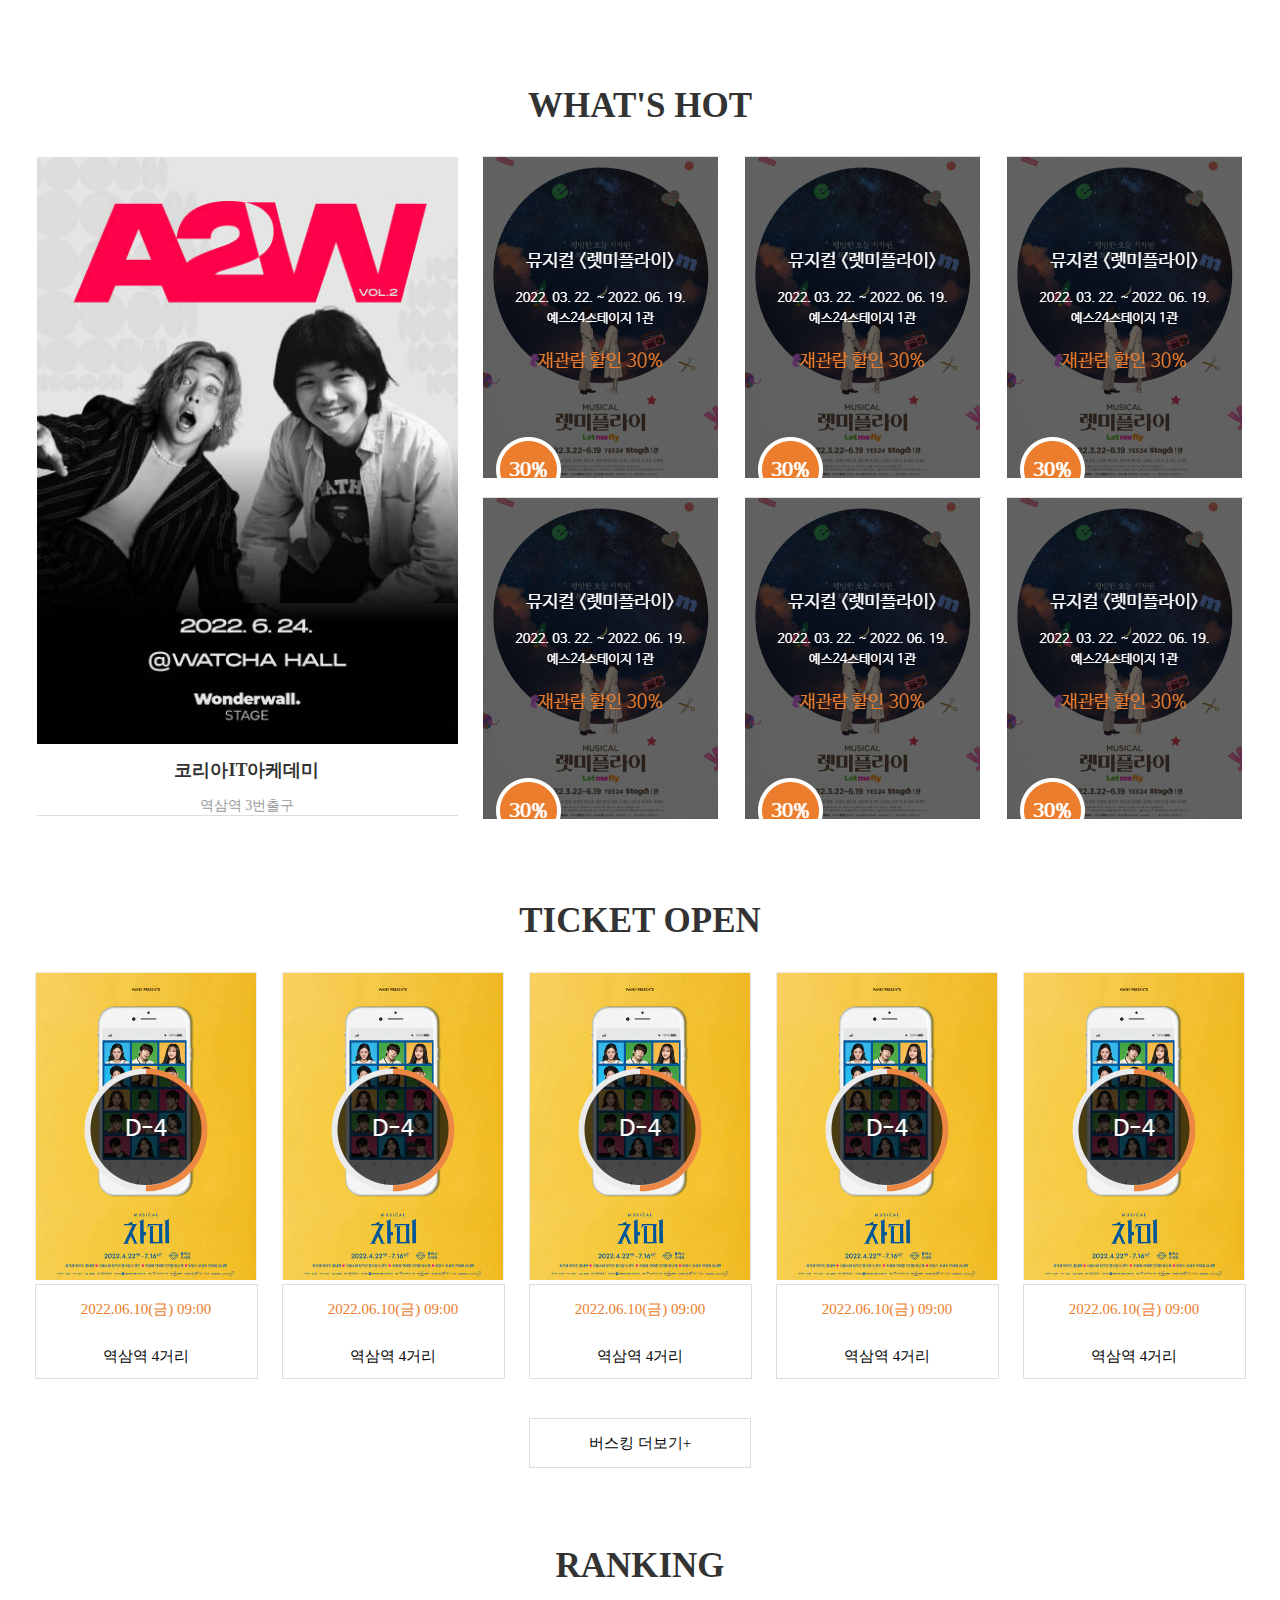
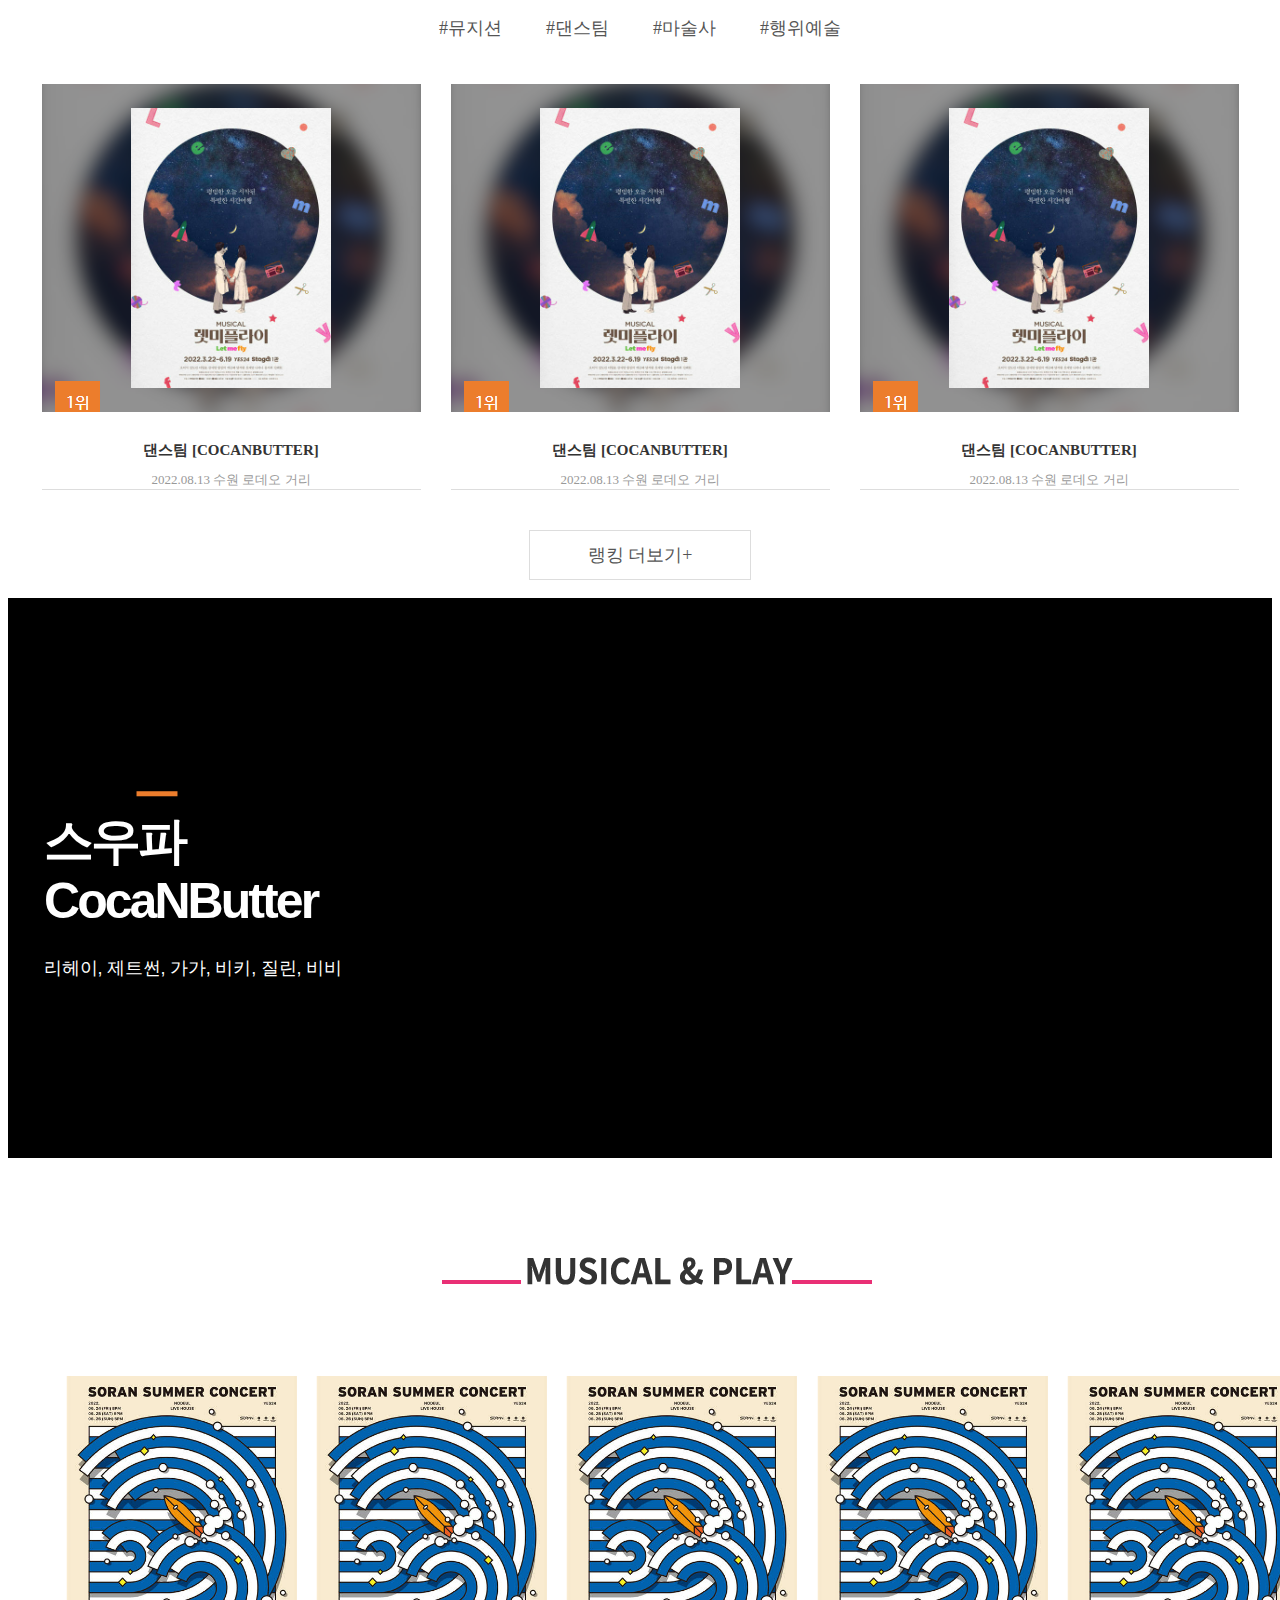
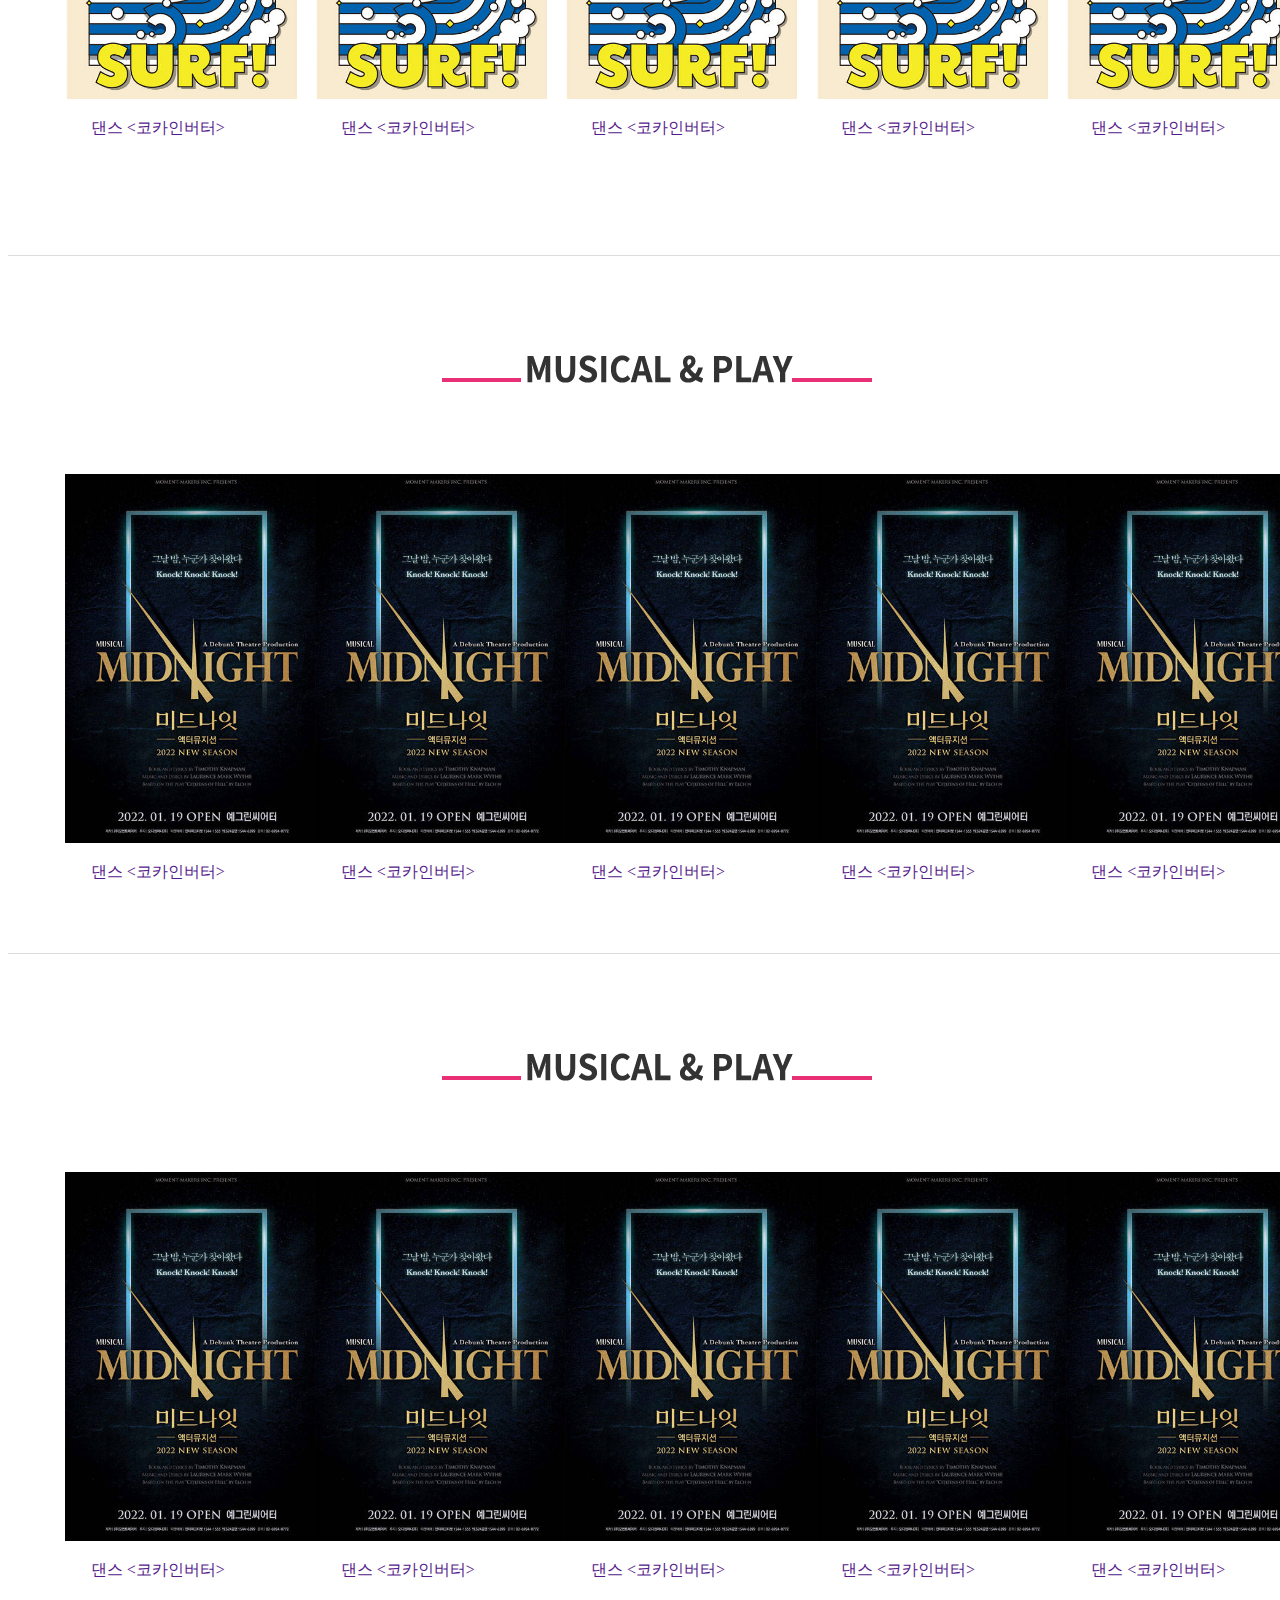
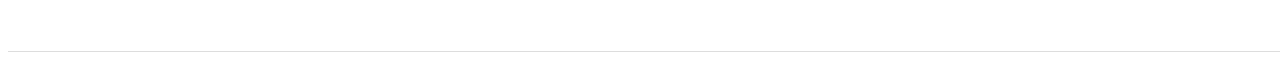
==== commit 60ef2142: "feat: 4 commit" ====
--- a/main.html
+++ b/main.html
@@ -100,6 +100,12 @@
                     </div>
                 </div>
             </div>
+
+            <!-- 백그라운드 이미지 -->
+            
+
+
+            <!-- 랭킹 -->
             <div>
                 <div>
                     <div>
--- a/main.css
+++ b/main.css
@@ -84,9 +84,7 @@
     margin-left: 24px;
 }
 
-.small-5-box{
-    
-}
+
 
 
 #small-5-box-uptext{
@@ -107,6 +105,8 @@
     white-space: nowrap;
     /* 특정 상자를 넘으면 자른다. */
     overflow: hidden;
+    padding: 2px;
+    margin-bottom: 10px;
 
 }
 
@@ -381,5 +381,24 @@
 }
 
 
-
-
+/* 백그라운드 사진 */
+
+
+
+
+
+
+
+
+
+
+
+
+
+
+
+
+
+
+
+
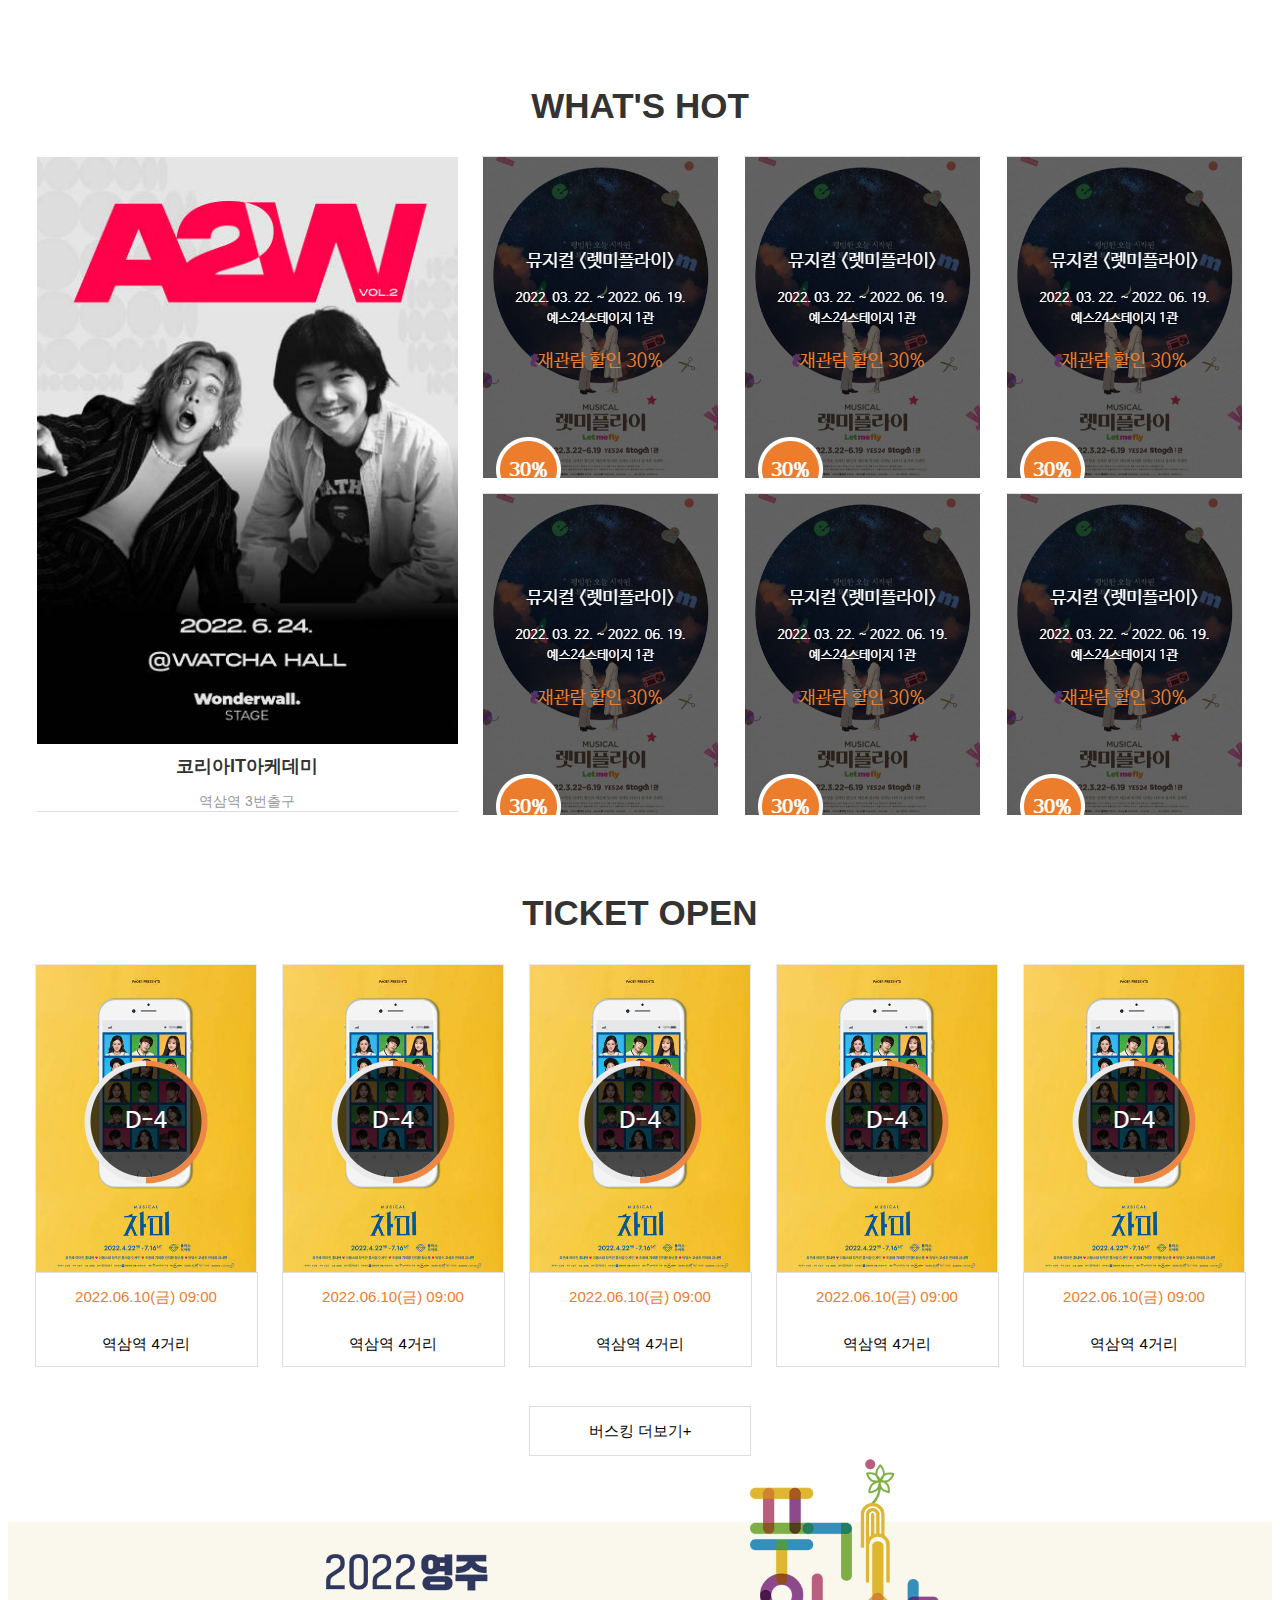
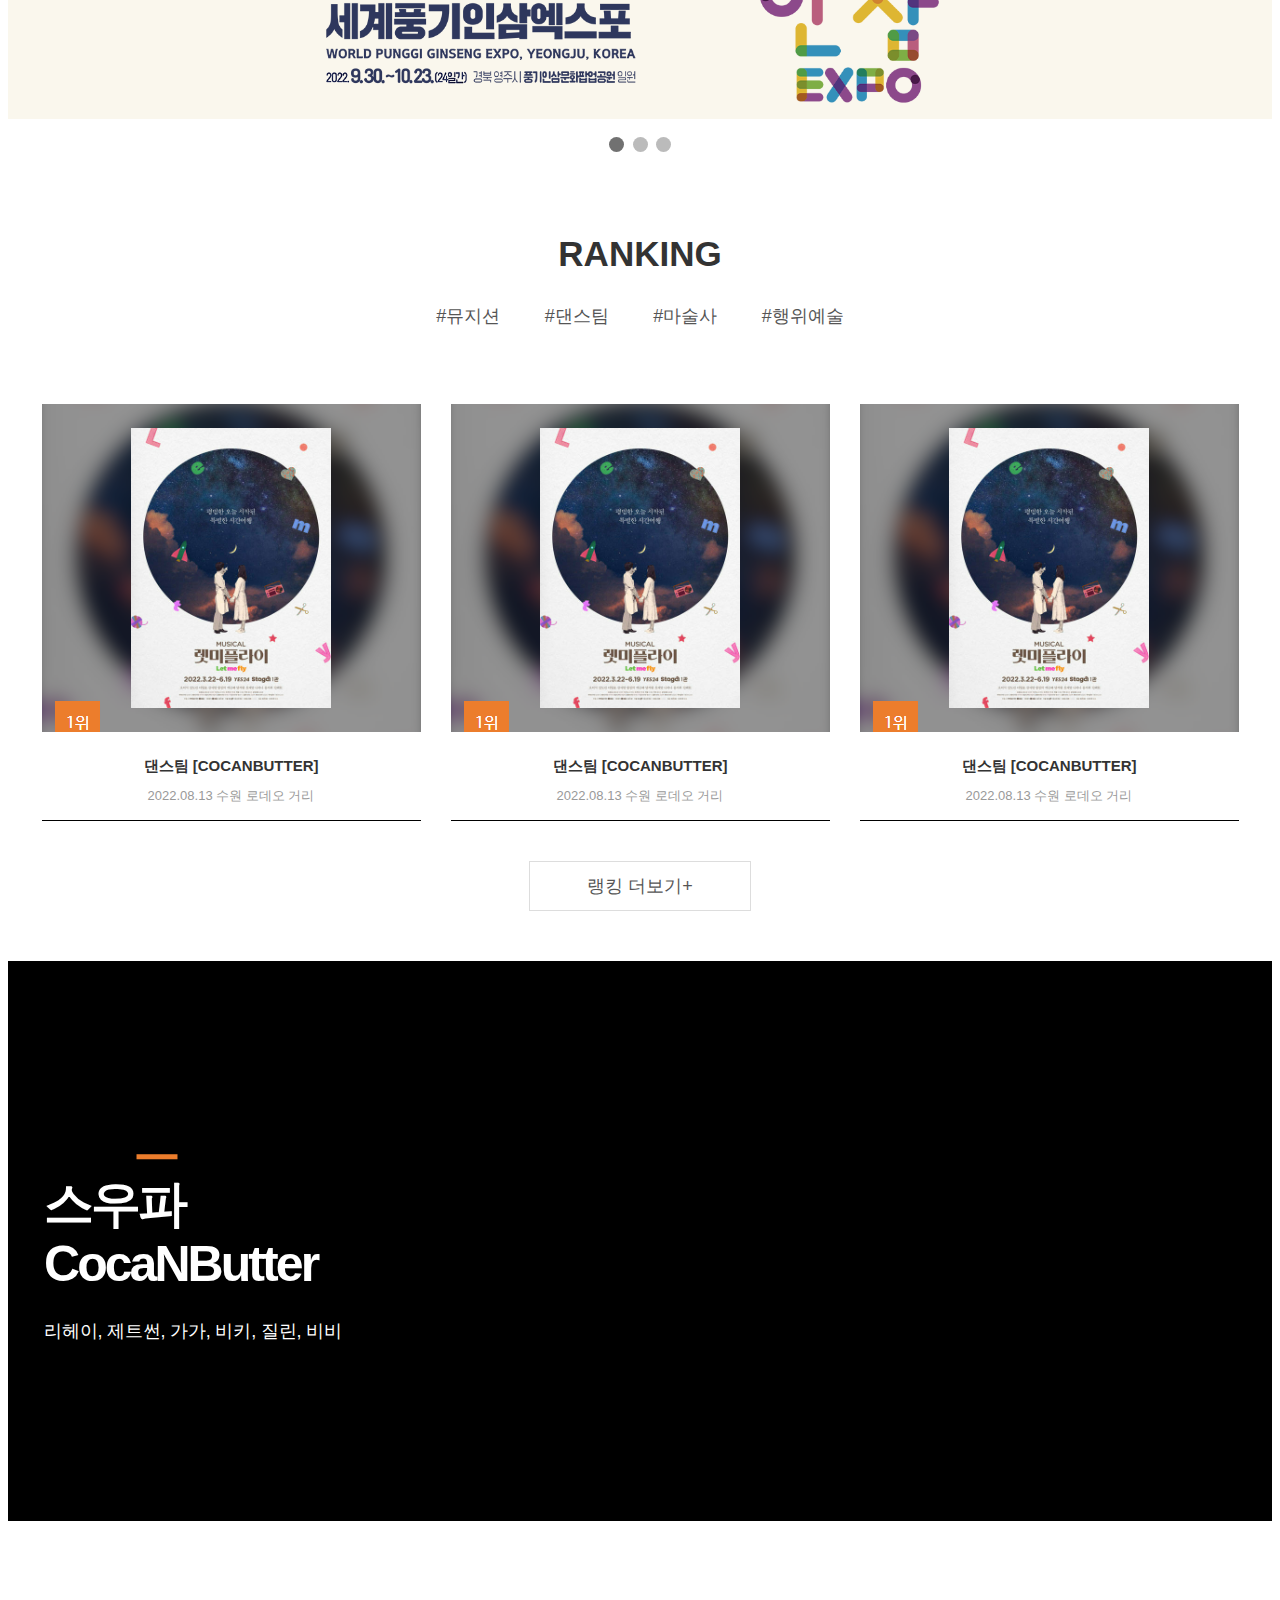
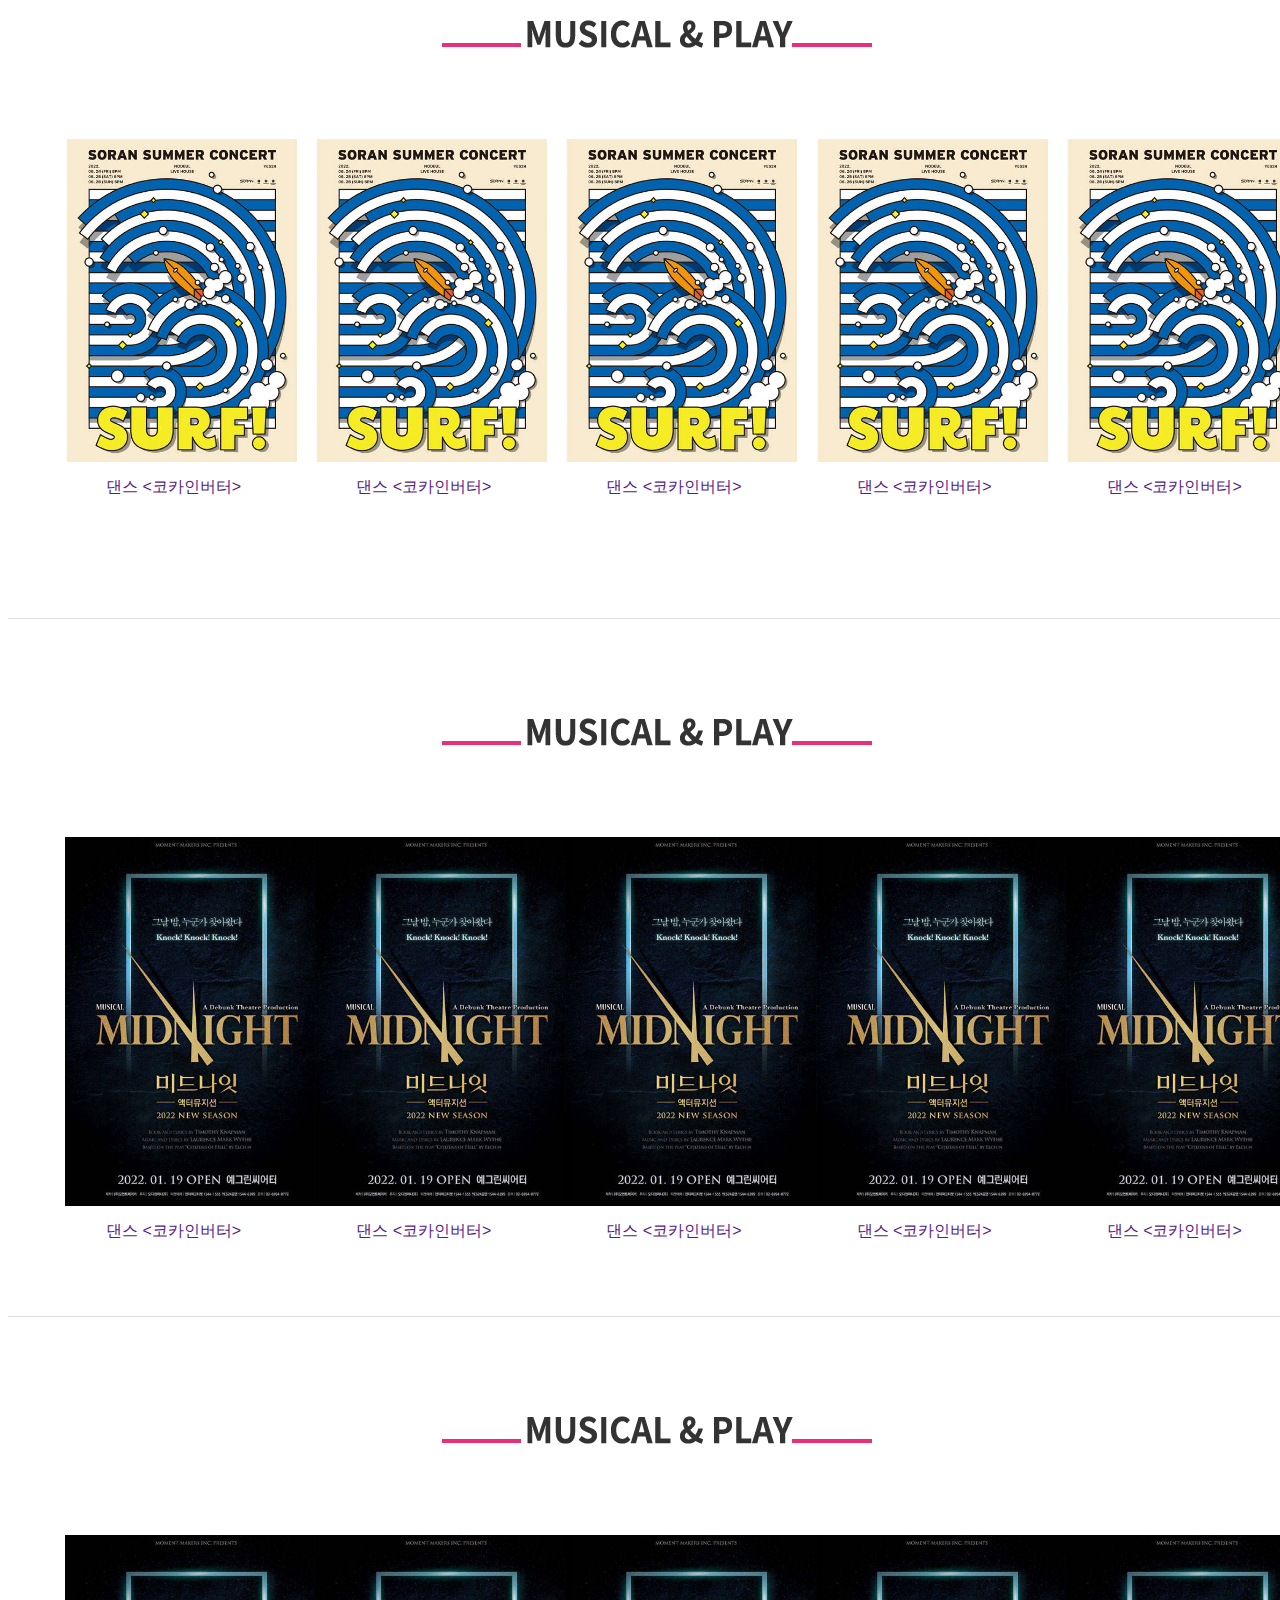
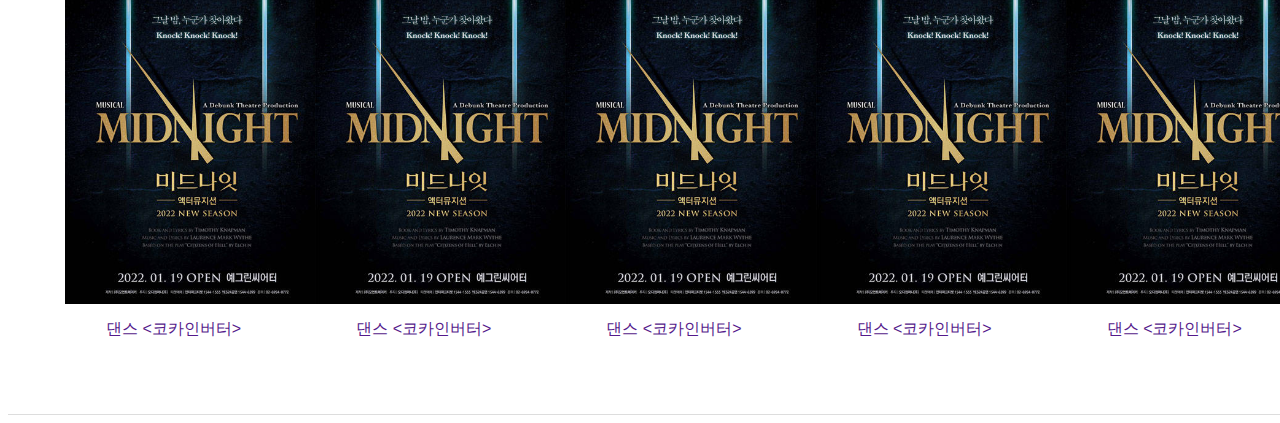
==== commit 798833a3: "feat: 5 commit" ====
--- a/main.html
+++ b/main.html
@@ -101,8 +101,35 @@
                 </div>
             </div>
 
-            <!-- 백그라운드 이미지 -->
+    <!-- 백그라운드 이미지 -->
+    <div class="background">
+        <div class="slideshow-container">
+
+            <div class="mySlides fade">
+              <!-- <div class="numbertext">1 / 3</div> -->
+              <img src="background1.png" style="width:100%">
+            </div>
             
+            <div class="mySlides fade">
+              <!-- <div class="numbertext">2 / 3</div> -->
+              <img src="background2.png" style="width:100%">
+            </div>
+            
+            <div class="mySlides fade">
+              <!-- <div class="numbertext">3 / 3</div> -->
+              <img src="background1.png" style="width:100%">
+            </div>
+            
+        </div>
+            <br>
+            
+            <div style="text-align:center">
+              <span class="dot"></span> 
+              <span class="dot"></span> 
+              <span class="dot"></span> 
+            </div>
+        
+    </div>
 
 
             <!-- 랭킹 -->
@@ -179,6 +206,11 @@
                 </div>
                 <div class="youtube-video-box">
                     <div>
+                        <!-- <iframe width="560" height="315" src="https://www.youtube.com/embed/kXpOEzNZ8hQ" title="YouTube video player" frameborder="0" allow="accelerometer; autoplay; clipboard-write; encrypted-media; gyroscope; picture-in-picture" allowfullscreen></iframe> -->
+                        <!-- <iframe id="playerFocusOn" class="focus-con-movie" frameborder="0" allowfullscreen="1" allow="accelerometer; autoplay; clipboard-write;
+                        encrypted-media; gyroscope; picture-in-picture" title="YouTube video player" width="640" height="360" src="https://www.youtube.com/embed/?enablejsapi=1&amp;origin=http%3A%2F%2Fticket.yes24.com&amp;widgetid=1">
+                        
+                        </iframe> -->
                         <!-- <iframe src="#" frameborder="0" class="youtube-video" allowfullscreen="1"
                             allow="accelerometer" width="640" height="360"></iframe> -->
                     </div>
@@ -387,5 +419,27 @@
     </div>
 
 </body>
+<!-- 백그라운드 이미지 -->
+<script>
+    var slideIndex = 0;
+showSlides();
+
+function showSlides() {
+  var i;
+  var slides = document.getElementsByClassName("mySlides");
+  var dots = document.getElementsByClassName("dot");
+  for (i = 0; i < slides.length; i++) {
+    slides[i].style.display = "none";  
+  }
+  slideIndex++;
+  if (slideIndex > slides.length) {slideIndex = 1}    
+  for (i = 0; i < dots.length; i++) {
+    dots[i].className = dots[i].className.replace(" active", "");
+  }
+  slides[slideIndex-1].style.display = "block";  
+  dots[slideIndex-1].className += " active";
+  setTimeout(showSlides, 5000); // Change image every 5 seconds
+}
+</script>
 
 </html>--- a/main.css
+++ b/main.css
@@ -162,7 +162,7 @@
 
 .tags{
     text-align: center;
-    height: 68px;
+    height: 100px;
 }
 
 .tags a{
@@ -196,6 +196,7 @@
     /* 특정 상자를 넘으면 자른다. */
     overflow: hidden;
     text-align: center;
+    margin-bottom: 15px;
 }
 
 .poster-3-text{
@@ -209,7 +210,7 @@
 }
 
 .poster-3-text{
-    border-bottom: 1px solid #ddd;
+    border-bottom: 1px solid #000;
     margin-bottom: 40px;
     margin: 0 15px 40px 15px;
 }
@@ -224,6 +225,7 @@
     width: 1200px;
     margin: 0 auto;
     height: 560px;
+    display: flex;
 }
 
 .youtube-text-box{
@@ -366,6 +368,7 @@
 
 .poster-list-text{
     padding-top: 15px;
+    padding-left: 32px;
 }
 
 @media screen and (max-width: 1919px) {
@@ -384,21 +387,106 @@
 /* 백그라운드 사진 */
 
 
-
-
-
-
-
-
-
-
-
-
-
-
-
-
-
-
-
-
+* {box-sizing: content-box;}
+body {font-family: Verdana, sans-serif;}
+.mySlides {display: none;}
+img {vertical-align: middle;}
+
+/* Slideshow container */
+.slideshow-container {
+  max-width: 100%;
+  position: relative;
+  margin: auto;
+}
+
+/* Caption text */
+.text {
+  color: #f2f2f2;
+  font-size: 15px;
+  padding: 8px 12px;
+  position: absolute;
+  bottom: 8px;
+  width: 100%;
+  text-align: center;
+}
+
+/* Number text (1/3 etc) */
+.numbertext {
+  color: #f2f2f2;
+  font-size: 12px;
+  padding: 8px 12px;
+  position: absolute;
+  top: 0;
+}
+
+/* The dots/bullets/indicators */
+.dot {
+  height: 15px;
+  width: 15px;
+  margin: 0 2px;
+  background-color: #bbb;
+  border-radius: 50%;
+  display: inline-block;
+  transition: background-color 0.6s ease;
+}
+
+.active {
+  background-color: #717171;
+}
+
+/* Fading animation */
+.fade {
+  -webkit-animation-name: fade;
+  -webkit-animation-duration: 3s;
+  animation-name: fade;
+  animation-duration: 3s;
+}
+
+@-webkit-keyframes fade {
+  from {opacity: .4} 
+  to {opacity: 1}
+}
+
+@keyframes fade {
+  from {opacity: .4} 
+  to {opacity: 1}
+}
+
+/* On smaller screens, decrease text size */
+@media only screen and (max-width: 300px) {
+  .text {font-size: 11px}
+}
+
+/* 백그라운드 사진 */
+
+
+
+
+
+
+/* 유튜브영상 */
+.focus-con-movie {
+    position: absolute;
+    top: 0;
+    left: 0;
+    width: 981px;
+    height: 560px;
+}
+.focus-con {
+    position: absolute;
+    width: 981px;
+    height: 560px;
+    top: 0;
+    left: 380px;
+}
+
+
+
+
+
+
+
+
+
+
+
